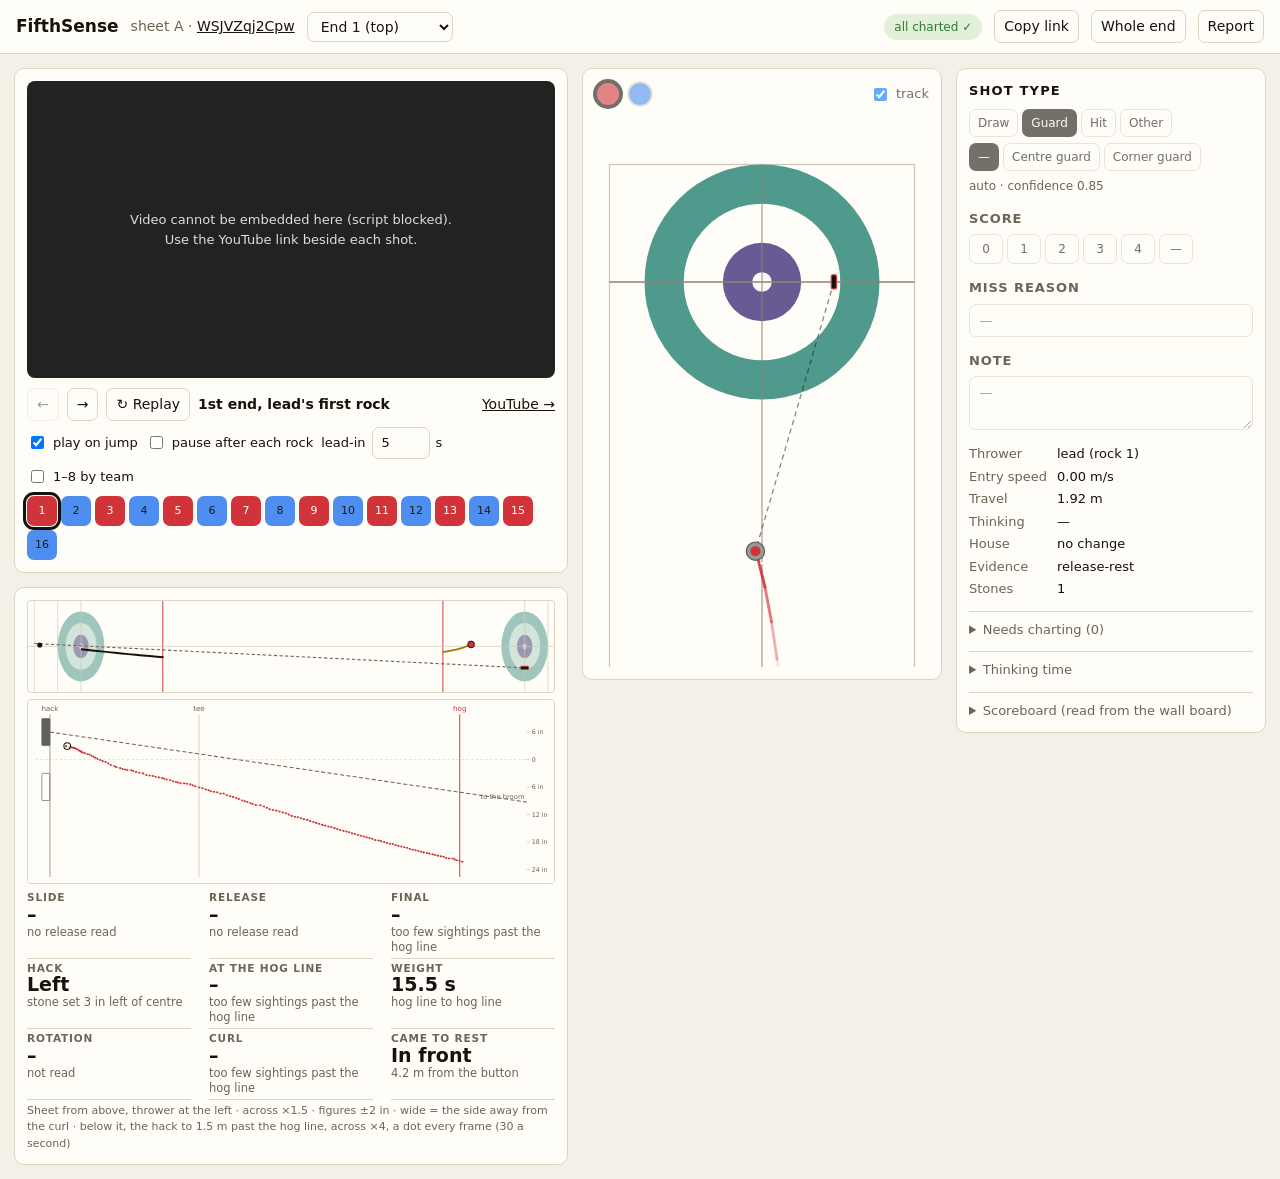
==== 2026-10-21-sheet-a/index.html @ 2df2367f "FifthSense: five Rochester games, view-only The first published build: the game list and five view-o" ====
<!doctype html>
<meta charset="utf-8">
<meta name="viewport" content="width=device-width, initial-scale=1, viewport-fit=cover">
<title>Bauman v Calabrese, Sheet A, Oct 21 · FifthSense</title>
<meta name="generator" content="curling_stats rochester-ny 703ea6b, run rcc-a-1021-v1">
<link rel="stylesheet" href="../viewer/style.css">
<style>body[data-mode="view"] #houseCard > .muted { display: none; }</style>

<!-- The page is built by app.js. Everything the stylesheet selects on -- the
     ids, the classes, and the body[data-*] attributes that are this layout's
     state machine -- is rendered from frontend/viewer/, not written here.

     The comment below is the injection anchor: the service replaces it with
     the window.CHART that says whether this link edits, views or reviews. It
     is a comment rather than the script tag because a tag is markup a future
     tool might legitimately reshape, and a miss here is silent in the worst
     direction -- a view-only link that boots editable. See
     curling_score.viewer.boot_page. -->
<div id="root"></div>
<script>
window.CHART = {"mode": "view", "slug": "2026-10-21-sheet-a"};
window.SITE = {"name": "FifthSense", "read_only": true};
new MutationObserver(function () {
  document.querySelectorAll('h1 a[href="/games"]').forEach(function (a) {
    a.setAttribute("href", "../"); a.title = "All charted games";
  });
}).observe(document.documentElement, { childList: true, subtree: true });
</script>
<script src="../viewer/app.js"></script>
---- viewer/style.css ----
/* "Club": a printed scorecard rather than a dashboard.
 *
 * There is no accent HUE. Interaction is ink inversion and rule weight, which
 * is what a scorecard has always used -- and it keeps the palette clear of the
 * four colours that are already load-bearing DATA here: the red and yellow
 * rocks, and the green 12-foot and blue 4-foot of the painted ice. The old
 * --accent (#2b6cb0) sat a few degrees off the 4-foot blue, so "this is
 * interactive" and "this is the four-foot" were near neighbours.
 *
 * --onaccent exists because --accent inverts between the modes: ink on paper,
 * paper on oak. Every fill that used to hardcode #fff on top of --accent now
 * reads this instead, or the dark mode would put white text on a pale fill.
 * The #fff that sits on --red is NOT that, and stays put. */
:root {
  --bg:#f3f0e7; --panel:#fffdf7; --ink:#16130c; --muted:#6d6455;
  --line:#dcd5c3; --accent:#16130c; --onaccent:#fffdf7;
  --soft:#eee8da; --band:#f7f3ea;
  --red:#d13438; --yellow:#e8b400;
  --warn:#8a4f12; --warnbg:#f3e3c6; --ok:#2f7a37; --okbg:#e2efd9;
  --ice:#fffdf7; --iceline:#cfc8b6; --rail:#8c8472;
  --display:"Archivo Narrow",system-ui,-apple-system,"Segoe UI",sans-serif;
}
/* Warm dark: oak and charcoal, not the blue-grey it replaces, or the two modes
   read as two different products.
   --ice/--iceline/--rail are deliberately NOT redefined here. Nothing in either
   stylesheet reads them -- the house is drawn from PAINT in core/constants.mjs,
   a JS constant that cannot see prefers-color-scheme -- so overriding them
   would be dead code claiming the ice follows the mode. It does not, and it
   should not: a curling sheet is a lit white surface whatever the room is
   doing, and the rings and rocks have to keep the colours they have on the ice.
   The :root copies above are kept only to stay in step with PAINT. */
@media (prefers-color-scheme: dark) {
  :root:not([data-theme="light"]) {
    --bg:#17140f; --panel:#211c14; --ink:#f2ece0; --muted:#a2977f;
    --line:#372f22; --accent:#f2ece0; --onaccent:#17140f;
    --soft:#2c251a; --band:#262017;
    --warn:#e0a94a; --warnbg:#3a2c11; --ok:#7fbf6a; --okbg:#1c2c16;
  }
}
* { box-sizing:border-box; }
body { margin:0; background:var(--bg); color:var(--ink);
       font:14px/1.5 system-ui,-apple-system,"Segoe UI",sans-serif; }
header { padding:10px 16px; border-bottom:1px solid var(--line);
         background:var(--panel); display:flex; gap:12px; align-items:center;
         flex-wrap:wrap; position:sticky; top:0; z-index:5; }
/* The header is a stacking context, so #menu's own z-index only counts inside
   it: while ⋯ is open the header itself must clear the phone's House-tab house
   and the edit-mode house (8/9), or they cover the menu from I played… down. */
body[data-menu="open"] header { z-index:10; }
/* The condensed face carries the headings and every number; body copy stays on
   the system sans, which is what a dense charting form wants at 13px. The stack
   falls back to system-ui by design: the face comes from a CDN, so an offline
   `curling-score serve` loses the character but keeps the layout. */
h1 { font-family:var(--display); font-size:17px; margin:0; font-weight:700;
     white-space:nowrap; }
/* The title reads as a title until you reach for it. */
h1 a { text-decoration:none; color:inherit; }
h1 a:hover { color:var(--accent); text-decoration:underline; }
h2 { font-family:var(--display); font-size:13px; margin:0 0 8px; font-weight:700;
     color:var(--ink); text-transform:uppercase; letter-spacing:.09em; }
h3 { font-family:var(--display); font-size:13px; margin:14px 0 6px; font-weight:700;
     color:var(--muted); text-transform:uppercase; letter-spacing:.07em; }

/* Numerals in the condensed face, everywhere a figure is meant to be compared
   down a column: the scoreboard, the grade row, the clock totals, the rock
   chips and the watch list. tabular-nums stays on each of them -- the face is
   a change of voice, not a substitute for the figures lining up. */
.shot, .scorebtns button, .pill, th, dd, table, #stoneChip,
.wsc, .wdisc, .wsecs, .wtotals, .wen { font-family:var(--display); }
.muted { color:var(--muted); }
.grow { flex:1 1 auto; }
.row { display:flex; gap:8px; align-items:center; flex-wrap:wrap; }
a { color:var(--accent); }

/* React mounts into a container, and <header>, <main> and #report were body's
   own children. `display:contents` makes that container generate no box, so
   the grid below lays out exactly as it did -- the same technique #menu uses
   a little further down, for the same reason. */
#root { display:contents; }

/* Laid out by area so the shot detail sits right under the video: the house
   and the chart panel span the rows beside it, and the last row is 1fr so a
   tall column grows that row rather than opening a gap under the video. See
   docs/superpowers/specs/2026-09-24-desktop-shot-detail-design.md §1. */
main { display:grid; gap:14px; padding:14px;
       grid-template-columns:minmax(0,1fr) minmax(290px,360px) 310px;
       grid-template-areas: "play house chart" "detail house chart";
       grid-template-rows: auto 1fr;
       align-items:start; }
#playCard { grid-area: play; }
#detailCard { grid-area: detail; }
#houseCard { grid-area: house; }
#chart { grid-area: chart; }
@media (max-width:1180px){ main { grid-template-columns:minmax(0,1fr) 320px;
  grid-template-areas: "play house" "detail house" "chart house";
  grid-template-rows: auto auto 1fr; } }
@media (max-width:820px){ main { grid-template-columns:1fr;
  grid-template-areas: "play" "detail" "house" "chart";
  grid-template-rows: none; } }
/* The phone layouts place these cards themselves, and a grid-area naming an
   area that no longer exists would push a card into the implicit grid, so
   the names go as well as the areas. */
@media (max-width:640px){
  main { grid-template-areas: none; }
  #playCard, #houseCard, #chart { grid-area: auto; }
  #detailCard { display: none; }
}

/* --- shot detail (desktop) ---------------------------------------------- */
/* The phone's Detail rules live inside its media query; these are the
   desktop card's own. The strip scales to the card through its viewBox. */
#detailCard { container-type: inline-size; }
#detailCard .dstrip { display: block; width: 100%; height: auto; background: var(--ice);
                      border: 1px solid var(--line); border-radius: 4px; }
#detailCard .dstrip-none { aspect-ratio: 660 / 114; }
/* The delivery close up under the strip, the same way round and as wide. */
#detailCard .dlv { display: block; width: 100%; height: auto; background: var(--ice);
                   border: 1px solid var(--line); border-radius: 4px; margin-top: 6px; }
#detailCard .dlvnone { font-size: 12px; color: var(--muted); margin: 6px 0 0; }
/* At 1440 x 900 the video's natural height leaves only ~300 px under it, so
   these six rows are tighter than the phone's: less row padding and a closer
   line-height, not a smaller number (font-size stays 19px, matching the
   mockup) and not fewer columns. Frees ~34 px, enough for the card to clear
   the fold with the ~6 px margin the design calls for. */
#detailCard .dfigs { margin: 4px 0 0; display: grid; gap: 0 18px;
                     grid-template-columns: repeat(3, minmax(0, 1fr)); }
#detailCard .dfig { padding: 3px 0; border-bottom: 1px solid var(--line); min-width: 0;
                    line-height: 1.3; }
#detailCard .dfig dt { font-size: 10.5px; letter-spacing: .08em; text-transform: uppercase;
                       color: var(--muted); font-weight: 600; }
#detailCard .dfig .dval { margin: 0; font-family: var(--display); font-size: 19px; font-weight: 700;
                          line-height: 1.05; white-space: nowrap; font-variant-numeric: tabular-nums; }
/* The three .dfigs columns are minmax(0,1fr): their width comes from the
   card's own width, not the viewport's, and the grid-template-columns
   change at each of main's breakpoints resets it, so the card is narrowest
   right after 1180px and right after 820px rather than at the viewport
   extremes. Measured at 1181x900 and 821x900 (card 440px/444px, columns
   126px/127.3px, 18px gap): a 19px "6 ft 1 in narrow" (16 chars) already
   overflows there, and a 17-char value ("1 ft 10 in narrow") measures
   130.3px at 16px -- the reviewer's suggested step -- which still overflows
   both columns (by 4.3px and 3.0px). 15px measures 122.2px, clearing both
   with 3.8px and 5.2px to spare (measured with a DOM Range, since scrollWidth
   floors at clientWidth once nothing overflows and cannot show the margin).
   500px sits between the card widths that still overflow at 19px (up to
   ~487px, measured at 864x900) and the ones that already clear it (from
   ~502px, measured at 1228x900), so it catches both narrow points while
   leaving 1280x900 (554px) and 1440x900 (699px) at the full size. This rule
   must stay after the plain .dval rule above: same specificity, so source
   order decides, and a container query earlier in the file loses the
   cascade. */
@container (max-width: 500px) {
  #detailCard .dfig .dval { font-size: 15px; }
}
#detailCard .dfig .dnote { margin: 0; font-size: 11.5px; color: var(--muted);
                           display: flex; align-items: center; gap: 5px; }
#detailCard .dcap { font-size: 11px; color: var(--muted); margin: 3px 0 0; }
#detailCard .dnone { font-size: 14px; color: var(--muted); margin: 0; }
.card { background:var(--panel); border:1px solid var(--line);
        border-radius:10px; padding:12px; }

select, button, input, textarea {
  font:inherit; padding:5px 9px; border-radius:7px; color:var(--ink);
  border:1px solid var(--line); background:var(--panel); }
button { cursor:pointer; }
button:hover:not(:disabled) { border-color:var(--accent); }
button:disabled { opacity:.4; cursor:default; }
button.on { background:var(--accent); color:var(--onaccent); border-color:transparent; }
textarea { width:100%; resize:vertical; min-height:44px; }
input[type=text] { width:100%; }
label.chk { display:flex; gap:6px; align-items:center; cursor:pointer;
            font-size:13px; }

/* --- video ------------------------------------------------------------- */
.video { position:relative; width:100%; aspect-ratio:16/9; background:#000;
         border-radius:8px; overflow:hidden; }
.video iframe, .video > div { width:100%; height:100%; border:0; }
.fallback { display:grid; place-items:center; height:100%; padding:20px;
            text-align:center; color:#ddd; background:#222; font-size:13px; }

/* --- shot chips -------------------------------------------------------- */
.shots { display:flex; flex-wrap:wrap; gap:4px; margin-top:10px; }
.shot { width:30px; height:30px; border-radius:7px; border:1px solid var(--line);
        display:grid; place-items:center; font-size:11px; cursor:pointer;
        background:var(--panel); font-variant-numeric:tabular-nums; position:relative; }
.shot.red { background:var(--red); color:#fff; border-color:transparent; }
.shot.yellow { background:var(--yellow); color:#1a1a1a; border-color:transparent; }
.shot.sel { outline:3px solid var(--accent); outline-offset:1px; }
.shot.unknown { border:2px dashed var(--warn); opacity:.75; }
.shot.graded::after { content:""; position:absolute; right:2px; bottom:2px;
                      width:5px; height:5px; border-radius:50%; background:var(--ok); }

.warn { background:var(--warnbg); color:var(--warn); border-radius:7px;
        padding:7px 10px; margin-top:9px; font-size:13px; }

/* --- doubles: the end box (hammer, power play, swap toggles) ----------- */
.wpp { font-size:12px; padding:1px 7px; border-radius:999px; background:var(--warnbg); color:var(--warn); white-space:nowrap; }
#endBox { margin-top:12px; }
#endBox label { display:block; margin:4px 0; }
/* A switch that was not saved: nobody signed in, or the server said why. */
.endnote { margin:6px 0 0; font-size:13px; color:var(--warn); }
.endnote button { min-height:44px; margin-left:6px; }
.endfacts { display:flex; gap:8px; flex-wrap:wrap; align-items:center; font-size:13px; margin:4px 0; }

/* --- house ------------------------------------------------------------- */
#house { width:100%; height:auto; display:block; touch-action:none;
         cursor:crosshair; }
#house .stone { cursor:grab; }
.tools { display:flex; gap:6px; align-items:center; flex-wrap:wrap;
         margin-bottom:8px; }
.swatchbtn { width:26px; height:26px; border-radius:50%; padding:0;
             border:2px solid var(--line); }
.swatchbtn.red { background:var(--red); }
.swatchbtn.yellow { background:var(--yellow); }
.swatchbtn.on { border-color:var(--accent); box-shadow:0 0 0 2px var(--accent); }

/* --- chart panel ------------------------------------------------------- */
.pick { display:flex; flex-wrap:wrap; gap:4px; }
.pick button { padding:4px 8px; font-size:12px; }
.scorebtns button { width:34px; padding:5px 0; font-variant-numeric:tabular-nums; }
/* A score gets circled on a scorecard, not filled in. The type row above keeps
   the ink fill, so the two selections stop reading as the same gesture -- with
   no accent hue they were both a solid ink block and competed. (0,2,1) over
   button.on's (0,1,1), so this wins without touching that rule. */
.scorebtns button.on { background:var(--panel); color:var(--ink);
                       border:2px solid var(--ink); font-weight:700; }
#score td.unread { opacity: 0.45; }
.scorekey { display: flex; gap: 12px; flex-wrap: wrap;
            font-size: 12px; opacity: 0.7; margin: 6px 0 0; }
dl { display:grid; grid-template-columns:auto 1fr; gap:3px 10px; margin:8px 0 0;
     font-size:13px; }
dt { color:var(--muted); }
dd { margin:0; font-variant-numeric:tabular-nums; }
.queue { max-height:220px; overflow:auto; margin-top:6px; }
.queue button { display:block; width:100%; text-align:left; margin-bottom:3px;
                font-size:12px; }
details { margin-top:12px; border-top:1px solid var(--line); padding-top:8px; }
summary { cursor:pointer; color:var(--muted); font-size:13px; }
table { border-collapse:collapse; width:100%; font-variant-numeric:tabular-nums; }
th,td { padding:4px 6px; text-align:center; border-bottom:1px solid var(--line); }
th { color:var(--muted); font-weight:600; font-size:12px; }
td.name, th.name { text-align:left; font-weight:600; }
.swatch { display:inline-block; width:10px; height:10px; border-radius:50%;
          margin-right:6px; }

.pill { padding:3px 9px; border-radius:999px; font-size:12px;
        border:1px solid var(--line); white-space:nowrap; }
.pill.ok { background:var(--okbg); color:var(--ok); border-color:transparent; }
.pill.bad { background:var(--warnbg); color:var(--warn); border-color:transparent; }
/* A game still being played. The same red in both themes: it reads as "on
 * air", which neither the warning nor the ok colours do. */
.pill.live, .wlive { background:#c0392b; color:#fff; border-color:transparent;
  text-transform:uppercase; letter-spacing:.04em; font-weight:650; }
.wlive { font-size:11px; padding:1px 6px; border-radius:999px; margin-left:6px; white-space:nowrap; }

/* --- report ------------------------------------------------------------ */
/* The game report: a by-end table, the two teams head to head, the clock and
   the detail, as on board B of the "Game Report Readability" canvas
   (docs/superpowers/specs/2026-10-01-game-report-and-entered-scores-design.md).
   Set in Source Sans 3 like the games page, with tabular figures so every
   column of numbers lines up. Team colours are SVG fills (.rpt-dot, the
   duel bars), because a CSS background is dropped when the page prints. */
/* Source Sans 3 (SIL OFL 1.1, source-sans-3.OFL.txt): the latin subset, every
   weight from 400 to 700 in one variable file. Shipped with the viewer rather
   than fetched from Google, because the viewer reaches for nothing but
   YouTube and so keeps working offline under `curling-score serve`
   (tests/test_frontend_build.py). */
@font-face { font-family:"Source Sans 3"; font-style:normal; font-weight:400 700;
             font-display:swap; src:url("source-sans-3.woff2") format("woff2"); }
#report { padding:24px 28px 40px; display:none;
          font-family:"Source Sans 3",system-ui,-apple-system,"Segoe UI",sans-serif;
          font-size:15px; line-height:1.4; font-variant-numeric:tabular-nums; }
#report.show { display:block; }
body.reporting main { display:none; }
#report table, #report th, #report button { font-family:inherit; }
.rpt { max-width:1216px; margin:0 auto; display:flex; flex-direction:column; gap:20px; }
.rpt .card { border-radius:12px; padding:20px 24px; min-width:0; }
.rpt h2 { font-family:inherit; font-size:19px; font-weight:700; line-height:1.2;
          text-transform:none; letter-spacing:0; margin:0; color:var(--ink); }
.rpt h3 { font-family:inherit; font-size:15px; font-weight:700; text-transform:none;
          letter-spacing:0; color:var(--ink); margin:0 0 6px; }
.rpt .sub { font-size:14px; color:var(--muted); margin:2px 0 14px; }
.rpt-dot { flex:none; }
.rpt-dot.red circle { fill:var(--red); }
.rpt-dot.yellow circle { fill:var(--yellow); }
.rpt-team { display:inline-flex; align-items:center; gap:8px; font-weight:600; }
.rpt-head { display:flex; align-items:flex-end; gap:16px 20px; flex-wrap:wrap; }
.rpt-meta { font-size:15px; color:var(--muted); margin-bottom:4px; }
.rpt-title { font-family:inherit; font-size:34px; line-height:1.1; font-weight:700;
             text-transform:none; letter-spacing:0; white-space:normal;
             display:flex; align-items:center; gap:12px; flex-wrap:wrap; }
.rpt-title .v { color:var(--muted); font-weight:400; font-size:26px; }
.rpt-cover { display:inline-flex; align-items:center; gap:10px; min-height:40px;
             padding:6px 16px; border-radius:999px; border:0; cursor:pointer;
             background:var(--warnbg); color:var(--warn); font-size:15px; font-weight:600; }
.rpt-cover:disabled { cursor:default; }
.rpt-top { display:grid; grid-template-columns:minmax(0,7fr) minmax(0,5fr); gap:20px;
           align-items:stretch; }
/* A game of more than four ends does not fit beside the head-to-head at
   1280 px, and below 1240 px nor do four: the by-end table then takes the
   full width, and the two comparisons sit side by side under it. */
.rpt-top.long { grid-template-columns:minmax(0,1fr); }
.rpt-top.long .rpt-h2h-body { display:grid; grid-template-columns:repeat(2, minmax(0,1fr)); gap:20px 40px; }
.rpt-top.long .rpt-h2h-body > div + div { border-top:0; padding-top:0; }
@media (max-width: 1240px) and (min-width: 821px) {
  .rpt-top { grid-template-columns:minmax(0,1fr); }
  .rpt-h2h-body { display:grid; grid-template-columns:repeat(2, minmax(0,1fr)); gap:20px 40px; }
  .rpt-h2h-body > div + div { border-top:0; padding-top:0; }
}

/* By end. The table is as wide as its columns, not the card: numbers spread
   across a wide card are numbers the eye cannot track along a row. */
.rpt-scroll { overflow-x:auto; }
.rpt-byend { width:auto; font-size:17px; }
.rpt-byend th, .rpt-byend td { border:0; padding:0 10px; height:38px; text-align:center;
                               font-size:inherit; color:var(--ink); }
.rpt-byend thead th { height:32px; font-size:13px; font-weight:600; color:var(--muted);
                      white-space:nowrap; }
.rpt-byend th[scope=row] { text-align:left; padding-left:0; min-width:150px; font-size:16px;
                           white-space:nowrap; position:sticky; left:0; background:var(--panel); z-index:1; }
.rpt-byend tr.blk th { height:28px; vertical-align:bottom; text-align:left; padding:0 0 4px;
                       font-size:12px; font-weight:700; letter-spacing:.08em;
                       text-transform:uppercase; color:var(--muted);
                       border-bottom:1px solid var(--line); }
.rpt-byend tbody tr:not(.blk) > * { border-bottom:1px solid var(--line); }
.rpt-byend td { min-width:64px; position:relative; }
.rpt-byend td.tot { background:var(--band); font-weight:700; min-width:90px; }
.rpt-byend td.tot.partial { color:var(--muted); }
.rpt-byend .zero, .rpt-byend .none, .rpt-byend td.none { color:var(--muted); }
.rpt-byend .won, .rpt-byend td.won { font-weight:700; }
.rpt-byend .rpt-noscore { text-align:left; padding:8px 0; height:auto; color:var(--muted);
                          font-size:14px; }
.rpt .ham { width:6px; height:6px; }
.rpt .ham circle { fill:var(--muted); }
.rpt-byend .ham { position:absolute; left:8px; top:50%; margin-top:-3px; }
.rpt-key { display:flex; flex-wrap:wrap; gap:6px 18px; font-size:13px; color:var(--muted);
           margin-top:12px; }
.rpt-key .ham { margin-right:6px; vertical-align:middle; }
.rpt-rule { border:0; height:1px; background:var(--line); margin:20px 0 16px; }
.rpt-notes p { margin:0 0 8px; font-size:14px; color:var(--muted); line-height:1.45; }

/* Head to head: mirrored bars on a 0-100 scale, the number outside each. */
.rpt-h2h-body { display:flex; flex-direction:column; gap:20px; }
.rpt-h2h-body > div + div { border-top:1px solid var(--line); padding-top:16px; }
.rpt-h2h-body > div + div h2 { font-size:17px; margin-bottom:8px; }
.duel-head, .duel-row { display:grid; align-items:center;
                        grid-template-columns:3.4em minmax(0,1fr) 6.2em minmax(0,1fr) 3.4em; }
.duel-head { height:28px; margin-bottom:4px; font-size:15px; }
.duel-head > :first-child { grid-column:1 / 3; justify-self:end; }
.duel-head > :last-child { grid-column:4 / 6; }
.duel-row { min-height:46px; }
.duel-row.total { border-top:2px solid var(--line); margin-top:4px; }
.duel-label { text-align:center; font-weight:600; }
.duel-row.total .duel-label { font-weight:700; }
.duel-num { font-size:18px; font-weight:500; color:var(--muted); line-height:1.15; }
.duel-num.better { font-weight:700; color:var(--ink); }
.duel-num.r { text-align:right; }
.duel-num small { display:block; font-size:12px; font-weight:400; color:var(--muted); line-height:1; }
.duel-bar { display:block; width:100%; height:14px; }
.duel-bar .track { fill:var(--soft); }
.duel-bar .red { fill:var(--red); }
.duel-bar .yellow { fill:var(--yellow); }
.rpt-cap { font-size:13px; color:var(--muted); margin:8px 0 0; }

/* Thinking time, drawn at the card's own width (Charts.jsx ReportClock). */
.rpt-think-body { display:grid; grid-template-columns:minmax(0,1fr) 260px; gap:40px; }
.rpt-clock { min-width:0; }
.rclock { display:block; height:auto; overflow:visible; }
.rclock.bars { margin-top:18px; }
.rclock text { font-size:13px; fill:var(--muted); }
.rclock .yl { text-anchor:end; }
.rclock .xl { text-anchor:middle; }
.rclock .g { stroke:var(--line); stroke-width:1; }
.rclock .b { stroke:var(--line); stroke-width:1; stroke-dasharray:3 4; }
.rclock .ln { fill:none; stroke-width:2.5; stroke-linejoin:round; }
.rclock .ln.red { stroke:var(--red); }
.rclock .ln.yellow { stroke:var(--yellow); }
.rclock .est { fill:var(--panel); stroke-width:1.5; }
.rclock .est.red { stroke:var(--red); }
.rclock .est.yellow { stroke:var(--yellow); }
.rclock .dot.red { fill:var(--red); }
.rclock .dot.yellow { fill:var(--yellow); }
.rclock .tot { fill:var(--ink); font-size:14px; font-weight:600; }
.rclock .bar { cursor:pointer; }
.rclock .bar:hover { opacity:.65; }
.rclock .bar.red { fill:var(--red); }
.rclock .bar.yellow { fill:var(--yellow); }
.rclock .bar.est { fill:none; stroke-width:1.5; pointer-events:all; }
.rclock .bar.est.red { stroke:var(--red); }
.rclock .bar.est.yellow { stroke:var(--yellow); }
.rclock .median { stroke:var(--ink); stroke-width:1; stroke-dasharray:5 4; opacity:.7; }
.rclock .mlabel, .rclock .blabel { fill:var(--ink); }
.rclock .blabel { font-size:12px; font-weight:600; text-anchor:middle; }
.rpt-clockkey { display:flex; flex-wrap:wrap; gap:6px 16px; font-size:14px; margin:8px 0; }
.rpt-clockkey span { display:inline-flex; align-items:center; gap:6px; font-weight:600; }
.rpt-clockkey.screenonly { font-weight:400; color:var(--muted); font-size:13px; }
.rpt-long h3 { margin-bottom:4px; }
.rpt-long button { all:unset; box-sizing:border-box; width:100%; cursor:pointer;
                   display:grid; grid-template-columns:auto 1fr; column-gap:12px;
                   grid-template-areas:"t who" "t where"; padding:9px 0;
                   border-bottom:1px solid var(--line); }
.rpt-long button:hover .who { text-decoration:underline; }
.rpt-long button:focus-visible { outline:2px solid var(--accent); outline-offset:2px; }
.rpt-long .t { grid-area:t; font-size:17px; font-weight:700; min-width:40px; }
.rpt-long .who { grid-area:who; display:inline-flex; align-items:center; gap:6px; font-weight:600; }
.rpt-long .where { grid-area:where; font-size:13px; color:var(--muted); }

/* Detail: one position-by-type table per team, the header said once. */
.rpt-detail-body { display:grid; grid-template-columns:repeat(2, minmax(0,1fr)); gap:48px; }
.rpt-mhead { font-size:17px; margin:0 0 10px; }
.rpt-matrix { width:100%; font-size:16px; }
.rpt-matrix th, .rpt-matrix td { height:36px; padding:0 6px; text-align:center; white-space:nowrap;
                                 border-bottom:1px solid var(--line); font-size:inherit; color:var(--ink); }
.rpt-matrix thead th { height:28px; font-size:13px; font-weight:600; color:var(--muted); }
.rpt-matrix th[scope=row] { text-align:left; font-weight:400; padding-left:26px; }
.rpt-matrix tr.grp > * { background:var(--band); font-weight:700; }
.rpt-matrix tr.grp th[scope=row], .rpt-matrix tr.all th[scope=row] { padding-left:10px; font-weight:700; }
.rpt-matrix tr.all > * { border-top:2px solid var(--line); border-bottom:0; font-weight:700; }
.rpt-matrix .p { font-weight:600; }
.rpt-matrix .none { color:var(--muted); }
.rpt-matrix .n { font-size:13px; color:var(--muted); font-weight:400; margin-left:5px; }
.rpt-matrix .empty { color:var(--line); }

/* Phone and narrow windows: one column, tighter cells, counts under the
   percentage. The by-end table scrolls inside its card (.rpt-scroll) with
   the team column pinned, so a ten-end game never widens the page. */
@media (max-width: 820px) {
  .rpt-top, .rpt-think-body, .rpt-detail-body { grid-template-columns:minmax(0,1fr); }
  .rpt-top.long .rpt-h2h-body { display:flex; }
  .rpt-top.long .rpt-h2h-body > div + div { border-top:1px solid var(--line); padding-top:16px; }
  .rpt-detail-body { gap:28px; }
}
@media (max-width: 640px) {
  #report { padding:16px; }
  .rpt { gap:16px; }
  .rpt .card { padding:16px; }
  .rpt-title { font-size:28px; }
  .rpt-cover { width:100%; min-height:44px; }
  .rpt-byend { font-size:16px; }
  /* 76 + 4 x 46 + 56 fits the 324 px a phone's card holds, header cells
     included: they carried the desktop's 10 px padding and pushed it over. */
  .rpt-byend th, .rpt-byend td { padding:0 4px; }
  .rpt-byend th[scope=row] { min-width:76px; font-size:15px; }
  .rpt-byend td { min-width:46px; height:40px; }
  .rpt-byend td.tot { min-width:56px; }
  .duel-head, .duel-row { grid-template-columns:2.9em minmax(0,1fr) 4.4em minmax(0,1fr) 2.9em; }
  .duel-num { font-size:17px; }
  .rpt-matrix { font-size:15px; }
  .rpt-matrix th, .rpt-matrix td { height:46px; padding:0 2px; }
  .rpt-matrix th[scope=row] { padding-left:12px; white-space:normal; }
  .rpt-matrix .n { display:block; margin:0; line-height:1.1; }
}

/* Entered by hand: a dotted underline wherever a score shows, so a typed-in
   figure never passes for the board's. */
.rpt .entered, #score td.entered, .wsc.entered, .scorekey u.entered {
  text-decoration:underline dotted; text-decoration-thickness:1.5px; text-underline-offset:3px; }
.rpt-byend .sc-q { all:unset; box-sizing:border-box; cursor:pointer; min-width:32px; min-height:32px;
                   display:inline-flex; align-items:center; justify-content:center;
                   border-radius:6px; border:1px dashed var(--line); padding:0 6px; }
.rpt-byend .sc-q:hover { border-color:var(--muted); }
.rpt-byend .sc-q:focus-visible { outline:2px solid var(--accent); outline-offset:2px; }
/* all:unset above clears what the cell's own classes say; say it again, or
   the people who can enter scores never see one marked as entered. */
.rpt-byend .sc-q.entered { text-decoration:underline dotted; text-decoration-thickness:1.5px;
                           text-underline-offset:3px; }
.rpt-byend .sc-q.won { font-weight:700; }
.rpt-byend .sc-q.zero, .rpt-byend .sc-q.none { color:var(--muted); }
#scoreDialog { width:min(460px, calc(100vw - 32px)); padding:16px 18px; border:1px solid var(--line);
               border-radius:10px; background:var(--panel); color:var(--ink);
               font-family:"Source Sans 3",system-ui,-apple-system,"Segoe UI",sans-serif; }
#scoreDialog::backdrop { background:rgb(0 0 0 / .35); }
#scoreDialog h2 { margin:0 0 4px; font:inherit; font-size:19px; font-weight:700;
                  text-transform:none; letter-spacing:0; }
#scoreDialog .sc-why { margin:0 0 12px; font-size:14px; color:var(--muted); }
#scoreDialog .sc-blank { width:100%; min-height:44px; margin-bottom:12px; font:inherit; font-weight:600; }
#scoreDialog .sc-row { margin-bottom:12px; }
#scoreDialog .sc-row .rpt-team { margin-bottom:6px; }
#scoreDialog .sc-nums { display:flex; flex-wrap:wrap; gap:6px; }
#scoreDialog .sc-nums button { min-width:44px; min-height:44px; font:inherit; font-size:17px;
                               font-weight:600; font-variant-numeric:tabular-nums; }
#scoreDialog .sc-nums button.on { background:var(--accent); color:var(--onaccent); }
#scoreDialog .sc-error { margin:4px 0 8px; color:var(--warn); font-weight:600; }
#scoreDialog .sc-foot { display:flex; gap:8px; align-items:center; margin-top:4px; }
#scoreDialog .sc-foot button { min-height:44px; padding:0 16px; font:inherit; }

/* --- the clock chart ---------------------------------------------------- */
/* Scales uniformly with the card, so the tick labels keep their proportions
   at phone width; the cap stops it from towering on a wide screen. */
/* Scales uniformly, so the tick labels keep their proportions at any width.
   Bounded by width rather than height: capping the height letterboxes it and
   leaves a quarter of the report card empty on either side. */
.clockchart { display:block; width:100%; height:auto; max-width:820px;
              overflow:visible; }
.clockchart .ln { fill:none; stroke-width:2; vector-effect:non-scaling-stroke;
                  stroke-linejoin:round; }
.clockchart .endshade { fill:var(--accent); fill-opacity:.06; }
.clockchart .ln.red { stroke:var(--red); }
.clockchart .ln.yellow { stroke:var(--yellow); }
.clockchart .g { stroke:var(--line); stroke-width:1;
                 vector-effect:non-scaling-stroke; }
/* End boundaries sit behind the lines and must not compete with them. */
.clockchart .b { stroke:var(--line); stroke-width:1; stroke-dasharray:2 4;
                 vector-effect:non-scaling-stroke; }
.clockchart .yl { fill:var(--muted); font-size:10px; text-anchor:end; }
.clockchart .xl { fill:var(--muted); font-size:10px; text-anchor:middle; }
/* These are viewBox units, and the whole box is scaled down to phone width --
   so the labels have to be drawn larger there to come out the same size. */
@media (max-width:640px) {
  .clockchart .yl, .clockchart .xl { font-size:17px; }
  .clockchart .ln { stroke-width:1.5; }
}
/* In the aside the same 640-unit box is squeezed into a third of the width,
   so its labels need drawing larger there too. */
#clock .clockchart .yl, #clock .clockchart .xl { font-size:24px; }
#clock .clockchart, #thinkingDialog .clockchart { max-width:none; }
#clock .key, #thinkingDialog .key { display:flex; gap:12px; font-size:12px; margin-top:4px; }
#clock .key i.sw, #thinkingDialog .key i.sw { display:inline-block; width:9px; height:9px; border-radius:50%;
                   margin-right:4px; vertical-align:-1px; }
#clock .key i.sw.red, #thinkingDialog .key i.sw.red { background:var(--red); }
#clock .key i.sw.yellow, #thinkingDialog .key i.sw.yellow { background:var(--yellow); }
/* One bar per rock. Clickable, because a tall bar is only useful if it takes
   you to the rock that made it. */
.clockchart .bar { fill:var(--muted); cursor:pointer; }
.clockchart .bar.red { fill:var(--red); }
.clockchart .bar.yellow { fill:var(--yellow); }
.clockchart .bar:hover { opacity:.65; }
/* An assumed interval is drawn hollow, the way an assumed step is on the
   lines: the height is a guess and should not read as a measurement. */
/* pointer-events:all, not the default: a rect with no fill is clickable only
   on its 1.5 px outline, which made every estimated rock a target nobody
   could hit. */
.clockchart .bar.est { fill:none; stroke-width:1.5; pointer-events:all;
                       vector-effect:non-scaling-stroke; }
.clockchart .bar.est.red { stroke:var(--red); }
.clockchart .bar.est.yellow { stroke:var(--yellow); }
/* The game's own median: what "long" means here rather than in the abstract. */
.clockchart .median { stroke:var(--ink); stroke-width:1; stroke-dasharray:4 3;
                      opacity:.5; vector-effect:non-scaling-stroke; }
#clock .key .grow, #thinkingDialog .key .grow { flex:1 1 auto; }
#clock .key button.linky, #thinkingDialog .key button.linky { all:unset; cursor:pointer; color:var(--accent); }
#clock .key button.linky:hover, #thinkingDialog .key button.linky:hover { text-decoration:underline; }

/* Where the viewer is in the game. Faint: it is context for the lines, and
   must not be mistaken for one of them. */
.clockchart .you { stroke:var(--accent); stroke-width:1.5; opacity:.55;
                   vector-effect:non-scaling-stroke; }
/* Hollow, so an estimated step reads as a question rather than a data point. */
.clockchart .est { fill:var(--panel); stroke-width:1.5;
                   vector-effect:non-scaling-stroke; }
.clockchart .est.red { stroke:var(--red); }
.clockchart .est.yellow { stroke:var(--yellow); }

/* --- gathered controls -------------------------------------------------- */
/* `display:contents` lets the menu exist as a container for the phone while
   its children lay out in the header row on desktop, as they always have. */
#menu { display: contents; }
#menuBtn { display: none; }
/* Saving the house as a picture is offered where ⋯ is a menu -- the phone and
   the portrait iPad -- and not in the desktop header's row. */
#houseImgBtn { display: none; }
/* The end at a glance is the desktop's: not in the phone's ⋯ (App.jsx does
   not render it on the portrait iPad). */
@media (max-width: 640px) { #endBtn { display: none; } }
.transport { margin-top: 10px; }
/* Base is (1,0,0); the phone's open-state `margin: 0` is (1,1,1) and still
   wins, so this only takes effect once the inline style it replaces is gone. */
#playback { margin-top: 6px; }

/* --- desktop header order ----------------------------------------------- */
/* Gathering six controls into #menu restored their boxes (display:contents
   keeps them flex items of the header) but not their place in the row: in
   source order they now follow the .grow spacer, which threw the game and end
   selects to the far right and pulled `saved` left of the group. `order` puts
   the row back exactly as it was without moving a node -- the same technique
   .transport already uses. Every selector here is an id or a child of header,
   so nothing competes with it; the .grow spacer is matched as `header > .grow`
   because .grow is also used inside .transport and .tools, where every sibling
   is still at the initial `order: 0` and reordering one would move it last.
   #end .. #reportBtn cannot take the child combinator: display:contents does
   not flatten the DOM, so #menu is still their parent. */
@media (min-width: 641px) {
  header > h1        { order: 1; }
  header > #src      { order: 2; }
  header #end        { order: 4; }
  header > .grow     { order: 5; }
  header > #blanks   { order: 6; }
  header #copyLink   { order: 7; }
  header #shareLink  { order: 8; }
  header > #save     { order: 9; }
  header > #viewOnly       { order: 9; }
  header > #viewOnlySignIn { order: 9; }
  header #download   { order: 10; }
  /* Before Report -- and in the wide layout before Thinking, which shares
     its 11 and follows it in the source. */
  header #endBtn     { order: 11; }
  header #reportBtn  { order: 11; }
  header #flagBtn    { order: 12; }
  header #playedBtn  { order: 13; }
  header #teamsBtn   { order: 14; }
  header #clipBtn    { order: 15; }
}

/* --- flag dialog ---------------------------------------------------------- */
/* A modal <dialog> is in the top layer, above the phone shell and #menu, so
   it needs no z-index -- only never to be inside a hidden parent (App.jsx). */
#flagDialog { width: min(440px, calc(100vw - 32px)); padding: 16px;
  border: 1px solid var(--line); border-radius: 10px;
  background: var(--panel); color: var(--ink); }
#flagDialog::backdrop { background: rgb(0 0 0 / .35); }
#flagDialog h2 { margin: 0 0 4px; font: 600 18px var(--display); }
#flagDialog .flagPlace { margin: 0 0 10px; color: var(--muted); }
#flagDialog textarea { display: block; width: 100%; box-sizing: border-box;
  min-height: 120px; padding: 8px; font: inherit; color: var(--ink);
  background: var(--bg); border: 1px solid var(--line); border-radius: 6px; }
#flagDialog .flagWho { margin: 8px 0 0; font-size: 13px; color: var(--muted); }
#flagDialog .flagError { margin: 8px 0 0; color: var(--warn); }
#flagDialog .flagButtons { display: flex; justify-content: flex-end; gap: 8px;
  margin-top: 12px; }
#flagDialog .flagThanks { margin: 8px 0; font-weight: 600; }

/* --- "I played…" dialog --------------------------------------------------- */
#playedDialog { width: min(460px, calc(100vw - 32px)); padding: 16px;
  border: 1px solid var(--line); border-radius: 10px;
  background: var(--panel); color: var(--ink); }
#playedDialog::backdrop { background: rgb(0 0 0 / .35); }
#playedDialog h2 { margin: 0 0 4px; font: 600 18px var(--display); }
#playedDialog .pl-why, #playedDialog .pl-who { margin: 0 0 12px; color: var(--muted); }
#playedDialog .pl-teams, #playedDialog .pl-slots { display: grid; gap: 6px; margin-bottom: 12px; }
#playedDialog .pl-teams { grid-template-columns: 1fr 1fr; }
#playedDialog .pl-slots { grid-template-columns: repeat(var(--n, 4), minmax(0, 1fr)); }
#playedDialog .pl-teams button, #playedDialog .pl-slots button {
  min-height: 44px; padding: 6px 10px; font: inherit; text-align: left;
  display: flex; align-items: center; gap: 8px; }
#playedDialog .pl-slots button { flex-direction: column; align-items: flex-start; gap: 0; }
#playedDialog .pl-slots button span { font-size: 13px; color: var(--muted); }
#playedDialog button.on { background: var(--accent); color: var(--onaccent); }
#playedDialog button.on span { color: inherit; }
#playedDialog .dot { width: 12px; height: 12px; border-radius: 50%; flex: none;
  border: 1px solid rgb(0 0 0 / .25); }
#playedDialog .dot.red { background: var(--red); }
#playedDialog .dot.yellow { background: var(--yellow); }
#playedDialog .pl-note { margin: 0 0 10px; font-size: 13px; color: var(--warn); }
#playedDialog .pl-error { margin: 0 0 10px; color: var(--warn); font-weight: 600; }
#playedDialog .pl-saved { margin: 8px 0; font-weight: 600; }
#playedDialog .pl-foot { display: flex; justify-content: flex-end; gap: 8px; }
#playedDialog .pl-foot button { min-height: 44px; padding: 0 16px; font: inherit; }
#playedDialog .pl-clear { margin-right: auto; }
/* A doubles pair that switched order: the checkbox, then the game's ends, each
   saying which rocks were this player's; an end they threw the other way is
   picked out in the warning colour, the first end (who is who) dashed. */
#playedDialog .pl-switch { display: flex; align-items: center; gap: 10px; min-height: 44px;
  margin-bottom: 6px; cursor: pointer; }
#playedDialog .pl-switch input { width: 20px; height: 20px; margin: 0; }
#playedDialog .pl-hint { margin: 0 0 8px; font-size: 13px; color: var(--muted); }
#playedDialog .pl-ends { display: grid; grid-template-columns: repeat(4, minmax(0, 1fr));
  gap: 6px; margin-bottom: 10px; }
#playedDialog .pl-ends button { min-height: 44px; padding: 6px 8px; font: inherit; text-align: left;
  display: flex; flex-direction: column; align-items: flex-start; }
#playedDialog .pl-ends button span { font-size: 13px; color: var(--muted); }
#playedDialog .pl-ends button.flip { border-color: var(--warn); box-shadow: inset 0 0 0 1px var(--warn); }
#playedDialog .pl-ends button.flip span { color: var(--warn); }
#playedDialog .pl-ends button:disabled { border-style: dashed; opacity: 1; cursor: default; }

/* --- "Clip…" dialog ------------------------------------------------------ */
/* Teams…'s look. The clip is portrait (600x810), so it is held to a
   height that leaves the buttons on screen. */
#clipDialog { width: min(440px, calc(100vw - 32px)); padding: 16px;
  border: 1px solid var(--line); border-radius: 10px;
  background: var(--panel); color: var(--ink); }
#clipDialog::backdrop { background: rgb(0 0 0 / .35); }
#clipDialog h2 { margin: 0 0 4px; font: 600 18px var(--display); }
#clipDialog .sc-what { margin: 0 0 12px; color: var(--muted); }
#clipDialog .sc-say { margin: 0 0 12px; }
#clipDialog .sc-working { display: flex; align-items: center; gap: 10px; margin: 0 0 12px; }
#clipDialog .sc-spinner { flex: none; width: 18px; height: 18px; border-radius: 50%;
  border: 3px solid var(--line); border-top-color: var(--accent);
  animation: sc-spin .9s linear infinite; }
@keyframes sc-spin { to { transform: rotate(1turn); } }
@media (prefers-reduced-motion: reduce) {
  #clipDialog .sc-spinner { animation-duration: 3s; } }
#clipDialog .sc-video { display: block; width: auto; max-width: 100%;
  max-height: min(60vh, 540px); margin: 0 auto 8px; background: #000; border-radius: 6px; }
#clipDialog .sc-legend { margin: 0 0 12px; font-size: 13px; color: var(--muted); }
#clipDialog .sc-error { margin: 0 0 10px; color: var(--warn); font-weight: 600; }
#clipDialog .sc-foot { display: flex; justify-content: flex-end; gap: 8px; margin-top: 4px; }
#clipDialog .sc-foot button, #clipDialog .sc-foot a { min-height: 44px; padding: 0 16px;
  font: inherit; display: inline-flex; align-items: center; }
#clipDialog .on { background: var(--accent); color: var(--onaccent); border-radius: 6px;
  text-decoration: none; }

/* --- "Teams…" dialog ------------------------------------------------------- */
/* I played…'s look. The boxes are 16px so a phone does not zoom in on them. */
#teamsDialog { width: min(420px, calc(100vw - 32px)); padding: 16px;
  border: 1px solid var(--line); border-radius: 10px;
  background: var(--panel); color: var(--ink); }
#teamsDialog::backdrop { background: rgb(0 0 0 / .35); }
#teamsDialog h2 { margin: 0 0 4px; font: 600 18px var(--display); }
#teamsDialog .tm-why, #teamsDialog .tm-who { margin: 0 0 12px; color: var(--muted); }
#teamsDialog .tm-public { margin: -4px 0 12px; color: var(--muted); font-size: 13px; }
#teamsDialog .tm-public a { color: inherit; }
#teamsDialog .tm-team { display: grid; grid-template-columns: 12px 4.5em 1fr;
  align-items: center; gap: 8px; margin-bottom: 10px; font-weight: 600; }
#teamsDialog .tm-three { display: flex; align-items: center; gap: 8px; min-height: 44px;
  margin: -8px 0 10px calc(12px + 4.5em + 16px); color: var(--muted); font-weight: 400; }
#teamsDialog .tm-three input { width: 20px; height: 20px; margin: 0;
  accent-color: var(--accent); }
#teamsDialog .tm-team input { min-height: 44px; padding: 0 10px; font: inherit;
  font-size: 16px; font-weight: 400; color: var(--ink); background: var(--panel);
  border: 1px solid var(--line); border-radius: 7px; min-width: 0; }
#teamsDialog .dot { width: 12px; height: 12px; border-radius: 50%;
  border: 1px solid rgb(0 0 0 / .25); }
#teamsDialog .dot.red { background: var(--red); }
#teamsDialog .dot.yellow { background: var(--yellow); }
#teamsDialog button.on { background: var(--accent); color: var(--onaccent); }
#teamsDialog .tm-error { margin: 0 0 10px; color: var(--warn); font-weight: 600; }
#teamsDialog .tm-foot { display: flex; justify-content: flex-end; gap: 8px; margin-top: 4px; }
#teamsDialog .tm-foot button { min-height: 44px; padding: 0 16px; font: inherit; }
/* The names the league already uses (NameBox.jsx), under the box being typed
   in: chips a thumb can hit, wrapping onto a second line rather than
   scrolling. The lit one is the one Enter takes. */
#teamsDialog .namelist { grid-column: 3; display: flex; flex-wrap: wrap; gap: 6px;
  margin: 0; padding: 0; list-style: none; font-weight: 400; }
#teamsDialog .namelist li { min-height: 40px; padding: 0 12px; display: flex;
  align-items: center; border: 1px solid var(--line); border-radius: 20px;
  background: var(--soft); cursor: pointer; }
#teamsDialog .namelist li[aria-selected="true"] { background: var(--accent);
  color: var(--onaccent); border-color: transparent; }
@media (hover: hover) { #teamsDialog .namelist li:hover { border-color: var(--ink); } }

/* --- phone-only elements: present, wired, dormant on desktop ------------ */
#stoneChip, #sheetHandle, #orderRow, .housebar, #placeStones { display: none; }
/* Not in that group: #renumbered is a role="status" live region, and a live
   region inside `display:none` is not in the accessibility tree, so it never
   announces. The desktop chip strip is a purely visual signal -- a screen
   reader has nothing else to tell it the end just renumbered -- so the region
   stays in the tree at every width and is clipped out of sight instead, with
   the same technique .sr uses below. The phone block, which shows it as a
   toast, undoes each of these four declarations by name. */
#renumbered { position:absolute; width:1px; height:1px; overflow:hidden;
              clip-path:inset(50%); }
/* Restated: an id selector outranks the UA [hidden] rule, so once Task 4
   gives #stoneChip a display:grid inside the phone block, chip.hidden = true
   must still win. That restatement is enough for #stoneChip, whose only
   competing author rule is the bare id above, at (1,0,0) -- #stoneChip[hidden]
   at (1,1,0) beats it outright.
   #placeStones and #orderRow are not that simple: the blank-peek and
   open-sheet rules below turn them on with `body[data-peek=...][data-sheet=...]
   #id`, which is (1,2,1) (open-sheet's is (1,1,1)) -- both outrank a bare
   [hidden] override's (1,1,0), id count tied and class/attr count losing.
   So restating [hidden] here is necessary (it is still what governs the
   default, unadorned phone state) but not sufficient; those two rules also
   carry `:not([hidden])` so they do not match at all -- rather than lose a
   specificity fight -- once READ_ONLY sets `.hidden = true`. */
#stoneChip[hidden], #placeStones[hidden], #orderRow[hidden] { display: none; }
.sr { position:absolute; width:1px; height:1px; overflow:hidden; clip-path:inset(50%); }

@media print {
  header, main, .noprint { display:none !important; }
  #report { display:block !important; padding:0; font-size:12px; }
  @page { size:letter; margin:0.45in; }
  /* Paper is white whatever the device is doing. The dark tokens are set by
     :root:not([data-theme="light"]) at (0,2,0), so the list repeats that
     selector to win by order rather than lose by specificity. */
  :root, :root:not([data-theme="light"]) {
    --bg:#fff; --panel:#fff; --ink:#16130c; --muted:#5f574a; --line:#d9d2bf;
    --soft:#eee8da; --band:#f6f3ec; --warn:#7a440c; --warnbg:#f3e3c6; --accent:#16130c;
  }
  body { background:#fff; }
  .card { break-inside:avoid; border-color:#ccc; }
  .rpt { gap:8px; max-width:none; }
  .rpt .card { border:0; border-radius:0; padding:0; }
  .rpt .screenonly { display:none !important; }
  .rpt .sub { display:none; }
  .rpt h2 { font-size:12px; text-transform:uppercase; letter-spacing:.06em; margin-bottom:4px; }
  .rpt-head { padding-bottom:8px; border-bottom:2px solid var(--ink); }
  .rpt-title { font-size:22px; }
  .rpt-meta { font-size:11px; }
  .rpt-cover { background:none; padding:0; min-height:0; color:var(--muted);
               font-size:11px; font-weight:400; }
  .rpt-top { grid-template-columns:minmax(0,1fr); gap:12px; }
  .rpt-byend { font-size:12.5px; }
  .rpt-byend th, .rpt-byend td { height:22px; }
  /* Paper keeps every column: no scroller, and none of the screen's
     minimum widths, so a ten-end game still prints its Total. */
  .rpt-scroll { overflow:visible; }
  .rpt-byend th, .rpt-byend td { min-width:0; padding:0 4px; }
  .rpt-byend td.tot { min-width:0; }
  .rpt-byend th[scope=row] { min-width:0; padding:0 10px 0 0; font-size:12.5px; }
  .rpt-byend tr.blk th { height:18px; font-size:9.5px; }
  .rpt-key { font-size:10px; margin-top:6px; }
  .rpt-rule { margin:8px 0; }
  .rpt-notes p { font-size:10px; margin-bottom:3px; }
  .rpt h3 { font-size:11px; }
  /* By shot type is the detail's group rows again, side by side; on paper the
     detail says it once, and the page fits one sheet. */
  .rpt-h2h-body > div + div { display:none; }
  .rpt-h2h-body, .rpt-top.long .rpt-h2h-body { display:block; }
  .duel-head { font-size:12px; height:20px; }
  .duel-row { min-height:24px; }
  .duel-num { font-size:12.5px; }
  .duel-num small { font-size:9px; }
  .duel-bar { height:10px; }
  .rpt-cap { font-size:10px; margin-top:4px; }
  .rpt-think-body { grid-template-columns:minmax(0,1fr); }
  .rclock.lines { max-height:1.4in; width:auto; max-width:100%; }
  /* Paper is ~730 CSS px across, inside the narrow-window rule above, which
     would stack the two teams' tables; side by side they fit the sheet. */
  .rpt-detail-body { grid-template-columns:repeat(2, minmax(0,1fr)); gap:20px; }
  .rpt-matrix th, .rpt-matrix td { padding:0 3px; }
  .rpt-mhead { font-size:12px; margin-bottom:4px; }
  .rpt-matrix { font-size:11.5px; }
  .rpt-matrix th, .rpt-matrix td { height:20px; }
  .rpt-matrix .n { font-size:9.5px; }
  .rpt-matrix tr.type { display:none; }
  .rpt-byend .sc-q { border:0; padding:0; }
  #scoreDialog { display:none; }
}

/* --- view-only mode ---------------------------------------------------- */
body[data-mode="view"] .tools, body[data-mode="view"] #typeGroups,
body[data-mode="view"] #typeList, body[data-mode="view"] #scoreBtns,
body[data-mode="view"] #missReason, body[data-mode="view"] #note { pointer-events:none; opacity:.6; }
body[data-mode="view"] #house { cursor:default; }

/* Review is not a dimmed editor -- it is a different tool. A view link shows
   someone's grading, so its controls stay visible and inert; a review link has
   no grading to show, so the controls would be furniture. What is left is the
   reason to come here at all: the video, the shots, and the house. */
body[data-mode="review"] #grading,
body[data-mode="review"] #queueBox,
body[data-mode="review"] #markCharted,
body[data-mode="review"] #blanks,
body[data-mode="review"] #save,
body[data-mode="review"] #download,
body[data-mode="review"] #reportBtn,
body[data-mode="review"] #houseCard .tools,
body[data-mode="review"] .housebar { display: none; }
body[data-mode="review"] #house { cursor:default; }

/* A guarded chart this person may not edit says so where the save status
   would be (ViewOnly.jsx): the whole line on a desktop, "View only" on a
   phone, whose header is one 48px row. */
#viewOnly { white-space: normal; }
#viewOnly .short { display: none; }

/* Watch mode is a phone layout only. At every other width the read-only
   surfaces keep the desktop three-column page they have always had. */
#watch { display: none; }
/* The phone header's end picker: the phone block shows it. */
#endQuick { display: none; }

/* --- phone -------------------------------------------------------------- */
/* A fixed-height shell, not a scrolling page: the video pins at the top, the
   house takes what is left, and the chart panel becomes a sheet over both.
   Everything is placed with fixed/absolute positioning because the player
   iframe must never be reparented -- see app.js's one-player invariant. */
@media (max-width: 640px) and (min-height: 461px) {
  body { height: 100dvh; overflow: hidden; }
  /* The video's height, which the house, the flags, the open sheet and the
     watching panes all hang from. 16:9 of the full width, except on a short
     phone (below): one variable so they move together. */
  body { --vid: 56.25vw; }
  /* The sheet's height, which the house and the rock strip sit on: the
     charting buttons' 256px, or 112px folded down to its grip over the bar
     (32 + the bar's 80). One variable, as --vid is, so they move together. */
  body { --sheet: 256px; --strip: 40px; }
  body[data-sheet="min"] { --sheet: calc(112px + env(safe-area-inset-bottom)); }
  /* The shell is a fixed-height page; the report is not. It is a sibling of
     main in normal flow, taller than any phone screen, and `overflow:hidden`
     on the body would leave everything past the first screenful unreachable
     -- no scrollbar, no pan. (0,1,1) over the (0,0,1) above. */
  body.reporting { height: auto; overflow: auto; }

  header { height: 48px; padding: 0 8px 0 12px; flex-wrap: nowrap; gap: 8px; }
  header > h1, #src { display: none; }
  /* #save is the only channel that says a save is not landing -- "not saved
     -- use ⬇", or "reloaded -- someone else saved", which silently replaces
     the charter's overrides with somebody else's. A phone is the likeliest
     place to be on flaky data, so the failure states stay on screen; setSave()
     marks exactly those with .bad, and everything quieter (.ok "saved", and
     the class-less "•" and "saving…") is hidden. */
  #save:not(.bad) { display: none; }
  #menuBtn { display: grid; place-items: center; width: 44px; height: 44px;
             flex: 0 0 44px; padding: 0; border-color: transparent; }
  /* The playback settings stay in #playCard -- moving them into #menu changed
     the desktop header -- so the phone lifts both panels into one full-width
     dropdown at fixed offsets, rather than one guessing the other's height. */
  #menu, #playback { display: none; }
  body[data-menu="open"] #menu,
  body[data-menu="open"] #playback {
    /* Above the edit-mode house (z-index 8/9): the menu must still open over
       the full-screen editor, and #menuBtn stays tappable in the header
       while the editor is showing. */
    position: fixed; left: 0; right: 0; z-index: 10; margin: 0;
    background: var(--panel); padding: 10px 12px;
    border-bottom: 1px solid var(--line); }
  /* 64px, not 52: the panel is border-box with 10px of vertical padding, and
     its two labels are 44px touch targets -- 52px left them 32px and they
     overflowed into the header above and the menu's padding below. #menu's
     top follows it: 48 + 64. */
  /* 112px since the lead-in joined the two checkboxes: three controls do not
     fit one row of a phone (385 px on the iPhone Duo, 390 on most), and the
     third wrapped out of a 64px panel onto the menu's end picker, covering
     it. Two rows of 44px, 4px between, the same 10px of padding: 48 + 112. */
  body[data-menu="open"] #playback { display: flex; flex-wrap: wrap; top: 48px; height: 112px;
    align-items: center; align-content: center; gap: 4px 14px; }
  body[data-menu="open"] #menu { display: grid; top: 160px; gap: 8px;
    max-height: calc(100dvh - 160px); box-sizing: border-box; overflow-y: auto;
    border-radius: 0 0 10px 10px;
    box-shadow: 0 6px 24px rgb(0 0 0 / .18); }
  #menu > * { width: 100%; height: 44px; }
  #houseImgBtn { display: block; }
  /* The header does not wrap here, so when #save is showing a failure the two
     pills have to share what is left of a narrow one. The failure is the
     message that matters, so it is the one that never shrinks; the charting
     count gives way and ellipsises instead. .pill's white-space:nowrap stands. */
  #blanks { min-height: 44px; min-width: 0; overflow: hidden;
            text-overflow: ellipsis; }
  #save { flex: 0 0 auto; }
  #viewOnly { flex: 0 0 auto; white-space: nowrap; }
  #viewOnly .long { display: none; }
  #viewOnly .short { display: inline; }
  #viewOnlySignIn { min-height: 44px; flex: 0 0 auto; }
  #playback label.chk { min-height: 44px; }

  #stoneChip { display: grid; place-items: center; flex: 0 0 40px;
               width: 40px; height: 40px; border-radius: 7px; font-size: 15px;
               font-weight: 650; font-variant-numeric: tabular-nums;
               border: 1px solid transparent; }
  /* The end, named beside the rock, and the picker for another (App.jsx). */
  #endQuick { display: inline-flex; align-items: center; position: relative; flex: 0 0 auto;
              min-height: 40px; padding: 0 10px; border: 1px solid var(--line); border-radius: 10px;
              font-family: var(--display); font-size: 15px; font-weight: 700; white-space: nowrap; }
  #endQuick .eq-of, #endQuick .eq-caret { font-weight: 400; color: var(--muted); }
  #endQuick select { position: absolute; inset: 0; width: 100%; height: 100%; opacity: 0;
                     font-size: 16px; cursor: pointer; }
  body[data-mode="view"] #endQuick, body[data-mode="review"] #endQuick { display: none; }
  /* ...so the menu need not carry the same picker twice. */
  #menu > #end { display: none; }
  #stoneChip.red { background: var(--red); color: #fff; }
  #stoneChip.yellow { background: var(--yellow); color: #1a1a1a; }
  #stoneChip.unknown { background: var(--panel); color: var(--warn);
                       border: 2px dashed var(--warn); }

  main { display: block; padding: 0; margin: 0;
         height: calc(100dvh - 48px); }
  main > .card { border: 0; border-radius: 0; padding: 0; background: none; }

  /* the video keeps its own box at the top; the house fills the gap down to
     the sheet, and #chart is lifted out of flow onto the bottom of the screen */
  /* The end's rocks, one tap each, in a row on top of the sheet: without it
     the only way to another rock was one step at a time. Sixteen share the
     width, so each is narrow (21px on a 385px phone) but 32px tall, and the
     arrows and the swipe are still there. Not while the form is open (it
     covers the house to the video), not in the stone editor, and not on a
     view-only page, which has its own pager. */
  #playCard .shots { display: flex; flex-wrap: nowrap; gap: 2px; position: fixed; z-index: 4;
                     left: 0; right: 0; bottom: var(--sheet); height: var(--strip);
                     box-sizing: border-box; margin: 0; padding: 4px 8px; background: var(--bg); }
  #playCard .shots .shot { flex: 1 1 0; width: auto; min-width: 0; height: 32px; font-size: 12px; }
  body[data-sheet="open"] #playCard .shots,
  body[data-house="edit"] #playCard .shots,
  body[data-mode="view"] #playCard .shots,
  body[data-mode="review"] #playCard .shots { display: none; }
  /* No min-height: with one it would be over-constrained, `bottom` would be
     dropped, and the box would grow down behind the sheet -- so the measured
     box and the visible box would differ and the crop, centred in the former,
     would hide the front of the house behind the sheet. Exactly the gap
     between the video and the sheet means the tee is centred in what the user
     actually sees. A short phone then gets a tighter crop, not a hidden one. */
  #houseCard { position: fixed; top: calc(48px + var(--vid)); bottom: calc(var(--sheet) + var(--strip));
               left: 0; right: 0; overflow: hidden; }
  #houseCard .tools { display: none; }
  #house { height: 100%; }
  #houseCard .muted { display: none; }

  /* Full-screen editing: the house band takes the whole screen between the
     header and its own toolbar, the video and chart are underneath but
     never torn down -- #houseCard's own solid background is what hides
     them, so #playCard stays in flow and its iframe stays alive. */
  /* 114px clears the swatch bar and the housebar below it; both of those are
     themselves offset by the safe area, so this must be too, or the bottom of
     the editor's house sits behind an opaque toolbar on a home-indicator phone. */
  body[data-house="edit"] #houseCard { top: 48px; z-index: 8;
                                       bottom: calc(114px + env(safe-area-inset-bottom));
                                       background: var(--bg); }
  body[data-house="edit"] #chart,
  body[data-house="edit"] .transport { display: none; }
  /* #houseCard .tools is (1,1,0) and hides the swatch bar above; matching
     that id here, not just the class, is what lets this (1,2,1) rule win. */
  body[data-house="edit"] #houseCard .tools { display: flex; flex-wrap: nowrap;
    position: fixed; z-index: 9; left: 0; right: 0;
    bottom: calc(58px + env(safe-area-inset-bottom));
    height: 56px; margin: 0; padding: 0 12px; background: var(--panel);
    border-top: 1px solid var(--line); }
  body[data-house="edit"] .housebar { display: flex; gap: 8px; position: fixed;
    z-index: 9; left: 12px; right: 12px;
    bottom: calc(12px + env(safe-area-inset-bottom)); }
  body[data-house="edit"] #houseDone { flex: 1 1 auto; height: 46px;
    background: var(--accent); color: var(--onaccent); border-color: transparent; }
  body[data-house="edit"] #recolour { flex: 0 0 56px; height: 46px; }
  /* The blank-shot "place the stones" warning in #flags is exactly the
     prompt this mode exists to act on, so it must stay above the editor
     and reachable at the header's height, not the collapsed band's. */
  body[data-house="edit"] #flags { z-index: 9; top: 48px; }

  #flags { position: fixed; top: calc(48px + var(--vid)); left: 0; right: 0;
           z-index: 3; max-height: 92px; overflow-y: auto; padding: 0 10px; }
  #flags:empty { display: none; }

  #chart { position: fixed; left: 0; right: 0; bottom: 0; z-index: 4;
           height: var(--sheet); border-radius: 16px 16px 0 0; border: 0;
           border-top: 1px solid var(--line); background: var(--panel);
           box-shadow: 0 -3px 14px rgb(0 0 0 / .08);
           padding: 0 12px calc(84px + env(safe-area-inset-bottom));
           overflow: hidden; }
  #chart h2, #chart h3, #chart dl, #chart details,
  #chart #autoType, #orderBox h3, #orderBox .muted { display: none; }
  /* The real <select> sits invisibly over its own label, so the tap that opens
     the native picker is a real one on the control itself: showPicker() is not
     universal (Firefox has none for <select>) and a synthetic click on a
     <select> opens nothing in any browser, so forwarding left #orderRow dead --
     and #orderRow is the promoted control on a blank, the fast path the phone
     layout is built around. The geometry is stated on #orderBox rather than
     left to #orderRow's margin, which would collapse out of an unpadded parent
     and put the overlay 12px low. It is shown by exactly the two rules that
     show #orderRow, and by nothing else, so an invisible full-width control can
     never sit over something it is not labelling. */
  #orderBox { position: relative; margin-top: 12px; }
  #orderBox #moveBefore { display: none; position: absolute; top: 0;
                          left: 0; right: 0; width: auto; height: 44px;
                          margin: 0; opacity: 0; }

  /* Floated over the house rather than placed in the sheet, so nothing
     reflows when it arrives or leaves. This is (1,0,0), tied with the base
     `#renumbered` rule that clips the live region out of sight at every other
     width, and lands later -- so it wins, and has to undo each of that rule's
     four declarations by name to do it. */
  #renumbered { display: block; position: fixed; z-index: 6;
                width: auto; height: auto; overflow: visible; clip-path: none;
                left: 12px; right: 12px; bottom: calc(var(--sheet) + var(--strip) + 12px);
                background: var(--ink); color: var(--bg); font-size: 13px;
                line-height: 1.35; border-radius: 9px; padding: 10px 12px;
                box-shadow: 0 2px 12px rgb(0 0 0 / .22); }
  /* :empty, not [hidden]: the region has to stay in the accessibility tree to
     announce at all, so renderChart() only ever changes its text. (1,1,0). */
  #renumbered:empty { display: none; }
  /* Same idiom as the peek state: the toast's bottom edge sits 12px above the
     sheet's top edge, whatever height the sheet currently has. In the open
     state that floats it over the video's lower edge, which is the only free
     space -- the video and the sheet are contiguous. */
  body[data-sheet="open"] #renumbered {
    bottom: calc(100dvh - 48px - var(--vid) + 12px);
  }

  /* #chart #sheetHandle, not #sheetHandle: the 44px touch-target rule below is
     `#chart button` at (1,0,1) and min-height beats height, so a bare id
     selector loses and the handle is silently 44px -- eating the 12px that is
     the peek's entire slack. This is (2,0,1), and the min-height is restated
     because that is the declaration actually being overridden. The grip is the
     visible target; the sheet also opens from the chips and the form below. */
  #chart #sheetHandle { display: block; width: 100%; height: 32px;
                        min-height: 32px; border: 0;
                        background: none; padding: 0; touch-action: none; }
  #sheetHandle .grip { display: block; width: 36px; height: 4px; margin: 0 auto;
                       border-radius: 2px; background: var(--line); }

  /* the transport is its own fixed layer so it can sit visually inside the
     sheet without being its child -- which is what lets it live in #playCard */
  .transport { position: fixed; left: 12px; right: 12px; z-index: 5;
               bottom: calc(24px + env(safe-area-inset-bottom));
               margin: 0; gap: 8px; flex-wrap: nowrap; }
  /* The bar's own band, opaque, from 8px above the buttons to the bottom of
     the screen and the sheet's full width, in the sheet's colour. Without it
     the bar floats over a sheet that scrolls, and whatever is scrolled under
     its gaps and margins takes the tap: the open doubles sheet put a swap
     checkbox there. Now a tap beside a button lands on the bar and does
     nothing. A child of .transport (a stacking context: fixed, z-index 5), so
     z-index -1 paints it under the buttons and still over the sheet (4), and
     it goes -- and hides -- wherever the bar does. The sheet's 84px of bottom
     padding is what lets its last row scroll clear of these 80. */
  .transport::before { content: ""; position: absolute; z-index: -1;
                       top: -8px; left: -12px; right: -12px;
                       bottom: calc(-24px - env(safe-area-inset-bottom));
                       background: var(--panel); }
  .transport button { height: 48px; flex: 0 0 56px; padding: 0; }
  .transport #label, .transport #link { display: none; }
  .transport #prev { order: 1; }
  .transport #replay { order: 2; }
  .transport #markCharted { order: 3; flex: 1 1 auto; background: var(--accent);
                            color: var(--onaccent); border-color: transparent; }
  .transport #next { order: 4; }

  /* touch targets */
  .pick button, .scorebtns button, .swatchbtn, .shot,
  #chart button, #chart select, #chart input { min-height: 44px; }
  .scorebtns button { flex: 1 1 0; width: auto; height: 48px; }
  .swatchbtn { width: 44px; height: 44px; }
  .pick { gap: 8px; }
  .pick button { padding: 0 14px; font-size: 13px; }

  /* the sheet's open state: it grows to cover the house down to the video,
     scrolls its own content, and reveals the full form */
  body[data-sheet="open"] #chart {
    height: calc(100dvh - 48px - var(--vid));
    overflow-y: auto;
    overscroll-behavior: contain;
  }
  /* the full form only exists in the open state. The child combinator on
     h3 matters: Score/Miss reason/Note are direct children of #chart, but
     the Order heading lives inside #orderBox -- #orderRow fronts that
     control on the phone, so its own heading must stay hidden. */
  body[data-sheet="open"] #chart > h3,
  body[data-sheet="open"] #chart #typeList,
  body[data-sheet="open"] #chart #missReason,
  body[data-sheet="open"] #chart #note { display: block; }
  /* Expanding the sheet must never take a control away, so the blank's
     "Place the stones" comes along into the open state too. */
  body[data-sheet="open"] #orderRow:not([hidden]),
  body[data-sheet="open"] #placeStones:not([hidden]) { display: flex; }
  /* #endBox too: the peek has no room for it, and what it would render into
     is the 84px of padding under the fixed transport bar -- where a tap beside
     a transport button landed on a swap label and saved a swap. */
  /* Folded down: the grip alone, over the bar. */
  body[data-sheet="min"] #chart > *:not(#sheetHandle) { display: none; }
  body[data-sheet="peek"] #chart #typeList,
  body[data-sheet="peek"] #chart #missReason,
  body[data-sheet="peek"] #chart #note,
  body[data-sheet="peek"] #chart #endBox { display: none; }

  /* No `display` here: Task 3 hides #orderRow globally at the same specificity,
     and this rule lands later, so declaring one would show it in every state.
     The open state and Task 7's blank peek each turn it on deliberately. */
  /* margin-top: 0 -- the 12px above the row is #orderBox's, so the invisible
     select over it can be positioned from a box whose top edge is the row's. */
  #orderRow { width: 100%; height: 44px; align-items: center;
              gap: 10px; margin-top: 0; text-align: left; }

  /* A rock nobody saw cannot be usefully graded, so its peek asks the two
     questions that can be answered: where was it thrown, and what was on the
     ice. The grade row comes back as soon as the sheet is opened or the house
     has been placed and the shot marked charted. */
  /* No `display` here, for the same reason as #orderRow: the global hide is the
     same specificity and lands earlier, so the blank peek turns it on instead. */
  #placeStones { width: 100%; height: 44px; align-items: center;
                 justify-content: center; margin-top: 8px; }
  body[data-peek="order"][data-sheet="peek"] #typeGroups,
  body[data-peek="order"][data-sheet="peek"] .scorebtns { display: none; }
  body[data-peek="order"][data-sheet="peek"] #orderRow:not([hidden]),
  body[data-peek="order"][data-sheet="peek"] #placeStones:not([hidden]) { display: flex; }
  /* The overlay follows #orderRow exactly: (2,2,0) beats #orderBox #moveBefore's
     (2,0,0), and :not([hidden]) means READ_ONLY's hidden row takes it with it. */
  body[data-sheet="open"] #orderRow:not([hidden]) ~ #moveBefore,
  body[data-peek="order"][data-sheet="peek"] #orderRow:not([hidden]) ~ #moveBefore {
    display: block; }
  body[data-peek="order"][data-sheet="peek"] #orderRow { border-color: var(--accent); }

  /* --- watch mode ------------------------------------------------------- */
  /* The read-only surfaces get a different instrument, not a dimmed one. The
     charting shell is a sheet built to hold a grade row; with the grading
     hidden it is an empty 256px panel, and #detail, #clockBox and #scoreBox
     were never reachable on a phone in any mode. So on /s/ and /g/ the page
     becomes the end as a list of its rocks, each carrying its own
     thinking-time bar.

     #playCard is left exactly where it is in the document and pinned by CSS.
     The player must never be reparented, so nothing here moves it -- the same
     reason the house editor hides the video behind an opaque background
     instead of unmounting it. */
  body[data-mode="view"] main > *:not(#playCard),
  body[data-mode="review"] main > *:not(#playCard) { display: none; }
  body[data-mode="view"] #watch,
  body[data-mode="review"] #watch { display: flex; }
  /* The report replaces the watching layout while it is open, as it replaces
     main: #watch is fixed over the page and would otherwise cover it. */
  body.reporting[data-mode="view"] #watch,
  body.reporting[data-mode="review"] #watch { display: none; }

  /* #playCard stays for the player's sake, but its charting furniture does
     not: the list is the transport now, and the flags are a charting prompt
     ("this rock needs placing") addressed to somebody who cannot place it. */
  body[data-mode="view"] #transport, body[data-mode="review"] #transport,
  body[data-mode="view"] #playback,  body[data-mode="review"] #playback,
  body[data-mode="view"] #flags,     body[data-mode="review"] #flags,
  body[data-mode="view"] #stoneChip, body[data-mode="review"] #stoneChip {
    display: none; }
  /* The phone hides these to buy room for the grade row. Watch mode has room,
     and a header saying nothing at all is worse than one saying where you are. */
  body[data-mode="view"] header > h1, body[data-mode="review"] header > h1,
  body[data-mode="view"] #src, body[data-mode="review"] #src { display: block; }
  /* Except on a chart this person may not edit: the view-only line and Sign
     in need that room, or they and the menu are pushed off the screen. The
     video's own title is right below, and the name ellipsises if it must. */
  body:has(#viewOnly) #src { display: none; }
  body:has(#viewOnly) header > h1 { min-width: 0; overflow: hidden; text-overflow: ellipsis; white-space: nowrap; }

  #watch { position: fixed; left: 0; right: 0; top: calc(48px + var(--vid));
           bottom: 0; z-index: 4; flex-direction: column;
           background: var(--bg); }

  /* Four tabs at the thumb. 52px, not taller: every pixel here is one the
     House tab's house does not get, and 52 still clears a 44px target. */
  .wtabs { position: absolute; left: 0; right: 0; bottom: 0; z-index: 9;
           height: calc(52px + env(safe-area-inset-bottom));
           padding-bottom: env(safe-area-inset-bottom);
           display: flex; background: var(--panel);
           border-top: 1px solid var(--line); }
  .wtabs button { flex: 1; border: 0; border-top: 3px solid transparent;
                  background: none; font: inherit; font-size: 13px;
                  color: var(--muted); }
  .wtabs button[aria-current] { color: var(--accent); font-weight: 700;
                                border-top-color: var(--accent); }

  /* The rock you are on, and the way to the next. */
  .wpager { height: 56px; flex: none; display: flex; align-items: center;
            padding: 0 4px; background: var(--panel);
            border-bottom: 1px solid var(--line); }
  .wpager > button { width: 44px; height: 44px; border: 0; background: none;
                     font-size: 22px; color: var(--accent); flex: none; }
  .wpager > button:disabled { color: var(--muted); opacity: .35; }
  .wpmid { flex: 1; min-width: 0; display: flex; flex-direction: column;
           align-items: center; gap: 5px; position: relative; align-self: stretch;
           justify-content: center; border-radius: 8px; }
  .wptop { display: flex; align-items: center; gap: 8px; font-size: 13px;
           font-weight: 600; min-width: 0; white-space: nowrap; }
  .wpcaret { margin-left: -4px; font-size: 11px; color: var(--accent); }
  /* The end picker: the whole middle of the pager is its tap target, and the
     select itself is invisible over it. 16px because iOS zooms the page into
     any focused control with smaller type. */
  .wpend { position: absolute; inset: 0; width: 100%; height: 100%;
           opacity: 0; font-size: 16px; cursor: pointer; }
  /* A ring for the keyboard only: after a tap the select keeps focus, and a
     ring that stayed round the pager until the next tap would look stuck. */
  .wpmid:has(.wpend:focus-visible) { outline: 2px solid var(--accent); outline-offset: -2px; }
  .wpmid:active { background: color-mix(in srgb, var(--accent) 8%, transparent); }
  .wptop .wdisc { width: 22px; height: 22px; font-size: 12px; }
  .wpdots { display: flex; gap: 3px; }
  .wpdots i { width: 5px; height: 5px; border-radius: 3px;
              background: color-mix(in srgb, var(--muted) 45%, transparent); }
  .wpdots i.on { width: 14px; background: var(--accent); }

  /* Detail: the sheet strip beside its figures. pan-y keeps the pane's own
     vertical scroll and hands horizontal drags to the swipe. */
  .wpane { flex: 1; min-height: 0; overflow-y: auto; touch-action: pan-y;
           padding: 12px 16px calc(64px + env(safe-area-inset-bottom)); }
  .dbody { display: flex; gap: 16px; align-items: flex-start; }
  .dstrip { flex: none; display: block; background: var(--ice);
            border: 1px solid var(--line); border-radius: 4px; }
  .dstrip-none { width: 150px; height: 420px; }
  /* Delivery: the chart at the pane's width, 358 px on a 390 phone. */
  .wpane .dlv { display: block; width: 100%; max-width: 358px; height: auto;
                background: var(--ice); border: 1px solid var(--line); border-radius: 4px; }
  .dfigs { flex: 1; min-width: 0; margin: 0; display: flex; flex-direction: column; }
  .dfig { padding: 9px 0; border-bottom: 1px solid var(--line); }
  .dfig dt { font-size: 10.5px; letter-spacing: .08em; text-transform: uppercase;
             color: var(--muted); font-weight: 600; }
  .dfig .dval { margin: 0; font-family: var(--display); font-size: 22px;
                font-weight: 700; line-height: 1.15; font-variant-numeric: tabular-nums; }
  .dfig .dnote { margin: 0; font-size: 11.5px; color: var(--muted);
                 display: flex; align-items: center; gap: 5px; }
  .dcap { font-size: 11px; color: var(--muted); margin: 8px 0 0; }
  .dnone { font-size: 14px; color: var(--muted); margin: 24px 16px; text-align: center; }

  /* House: #houseCard promoted between the pager and the tabs. No caption:
     the house is the point of the tab, and where the rock stopped is on
     Detail already. */
  body[data-watch="house"] main > #houseCard { display: block; position: fixed;
    left: 0; right: 0; top: calc(48px + var(--vid) + 56px);
    bottom: calc(52px + env(safe-area-inset-bottom));
    z-index: 8; margin: 0; border: 0; border-radius: 0;
    background: var(--panel); padding: 6px 12px; }
  body[data-watch="house"] #houseCard .tools,
  body[data-watch="house"] #houseCard .housebar,
  body[data-watch="house"] #houseCard .muted { display: none; }

  /* Timing: the whole game's clock pinned above every rock, by end. */
  .tpane { flex: 1; min-height: 0; display: flex; flex-direction: column;
           padding-bottom: calc(52px + env(safe-area-inset-bottom)); }
  .tchart { flex: none; padding: 8px 16px; background: var(--panel);
            border-bottom: 1px solid var(--line); }
  .tchart .wtotals { margin-top: 6px; }
  .tchart .wcaveat { margin-top: 4px; }
  .tlist { flex: 1; overflow-y: auto; overscroll-behavior: contain; }
  .tend { position: sticky; top: 0; z-index: 1; height: 30px; display: flex;
          align-items: center; gap: 12px; padding: 0 16px;
          background: var(--bg); border-bottom: 1px solid var(--line);
          font-size: 13px; }
  .wen { font-weight: 650; }
  .wsc { display: flex; align-items: center; gap: 6px;
         font-variant-numeric: tabular-nums; }
  .wsc-none { opacity: 0.55; font-size: 12px; }
  .wham { font-size: 10px; color: var(--muted); letter-spacing: .05em; }
  .wdot { width: 11px; height: 11px; border-radius: 50%; display: inline-block;
          flex: none; }
  .wdot.red { background: var(--red); } .wdot.yellow { background: var(--yellow); }

  .wrow { height: 56px; width: 100%; display: grid; gap: 12px; padding: 0 16px;
          grid-template-columns: 28px minmax(0, 1fr) auto; align-items: center;
          border: 0; border-bottom: 1px solid var(--line); background: none;
          font: inherit; color: inherit; text-align: left; position: relative; }
  .wrow[aria-current] { background: color-mix(in srgb, var(--accent) 7%, transparent); }
  .wrow[aria-current]::before { content: ""; position: absolute; left: 0;
                                top: 0; bottom: 0; width: 3px;
                                background: var(--accent); }
  .wdisc { width: 28px; height: 28px; border-radius: 50%; display: grid;
           place-items: center; font-size: 12px; font-weight: 650;
           font-variant-numeric: tabular-nums; }
  .wdisc.red { background: var(--red); color: #fff; }
  .wdisc.yellow { background: var(--yellow); color: #3a2d00; }
  .wmid { min-width: 0; display: flex; flex-direction: column; gap: 5px; }
  /* The type and its long split share the row's top line. When they do not
     fit, the name ellipsises and the number stays whole: a flex child keeps
     its content width unless given min-width: 0, and flex: none holds the
     split at its own. */
  .whead { display: flex; align-items: baseline; gap: 6px; min-width: 0;
           line-height: 1.1; }
  .wname { font-size: 15px; font-weight: 650; line-height: 1.1; min-width: 0;
           white-space: nowrap; overflow: hidden; text-overflow: ellipsis; }
  .wsplit { flex: none; font-size: 13px; color: var(--muted);
            font-variant-numeric: tabular-nums; white-space: nowrap; }
  /* The bar is this rock's interval over the end's longest. A rock nobody
     could time gets the empty track and an em dash, never a zero-width bar --
     that would read as a rock thrown instantly. */
  .wtrack { height: 6px; border-radius: 3px; overflow: hidden;
            background: color-mix(in srgb, var(--muted) 22%, transparent); }
  .wtrack i { display: block; height: 100%; border-radius: 3px; }
  .wtrack i.red { background: color-mix(in srgb, var(--red) 62%, transparent); }
  .wtrack i.yellow { background: color-mix(in srgb, var(--yellow) 78%, transparent); }
  .wright { display: flex; flex-direction: column; align-items: flex-end;
            gap: 4px; flex: none; }
  .wsecs { font-size: 13px; color: var(--muted); font-variant-numeric: tabular-nums; }
  .wnow { font-size: 11px; color: var(--accent); font-weight: 600; white-space: nowrap; }

  .wback { position: absolute; left: 50%; transform: translateX(-50%);
           bottom: calc(64px + env(safe-area-inset-bottom)); z-index: 6;
           height: 36px; padding: 0 16px; border-radius: 999px;
           border: 1px solid var(--line); background: var(--panel);
           color: var(--accent); font: inherit; font-size: 13px;
           box-shadow: 0 2px 10px rgb(0 0 0 / .14); }
  .wtotals { display: flex; gap: 20px; align-items: center;
             font-size: 14px; font-variant-numeric: tabular-nums; }
  .wtotals span { display: flex; align-items: center; gap: 7px; }
  .wcaveat { font-size: 12px; color: var(--muted); line-height: 1.5; margin: 0; }
  /* A bottom sheet on the phone, with thumb-sized buttons. */
  #flagDialog { width: 100vw; max-width: 100vw; margin: auto 0 0;
    border-radius: 16px 16px 0 0; }
  #flagDialog .flagButtons button { flex: 1; min-height: 44px; }
  #playedDialog { width: 100vw; max-width: 100vw; margin: auto 0 0;
    border-radius: 16px 16px 0 0; }
  /* Two to a row: four across is too tight for "5th & 6th" at a thumb's width. */
  #playedDialog .pl-slots { grid-template-columns: repeat(2, minmax(0, 1fr)); }
  #teamsDialog { width: 100vw; max-width: 100vw; margin: auto 0 0;
    border-radius: 16px 16px 0 0; }
  #clipDialog { width: 100vw; max-width: 100vw; margin: auto 0 0;
    border-radius: 16px 16px 0 0; }
}

/* --- short screens ------------------------------------------------------ */
/* The shell needs a tall viewport. Below that the pre-existing single-column
   layout already scrolls and clips nothing, so the only thing worth adding is
   keeping the transport within reach of a thumb.
   Where "tall" starts is set by the House tab, which gets what the video,
   pager and tabs leave (about height - 380px on a 375px-wide phone): at 460
   that is an 80px house, and below it the single-column page reads better.
   It was 520, which sent a phone held upright here whenever its browser left
   under 521px of page: a report from Firefox for iOS, which keeps both an
   address bar and a toolbar on screen, saw this page as "the desktop view".
   Page zoom shrinks the page's height the same way. */
/* A short phone held upright: a folding phone closed (the iPhone Duo, 382 x
   580), a small phone, a split screen. At 16:9 of the full width the video
   leaves the house a sliver between itself and the sheet -- 60 px at 580 --
   so here the video keeps a little over half of what the header and the sheet
   leave, never under 120 px, and sits centred at that height. From about 700
   px tall the full-width video is the smaller figure and nothing changes. */
@media (max-width: 640px) and (min-height: 461px) and (max-height: 700px) {
  body { --vid: min(56.25vw, max(120px, calc((100dvh - 48px - var(--sheet) - var(--strip)) * 0.55))); }
  #playCard .video { width: calc(var(--vid) * 16 / 9); margin-inline: auto; }
}

@media (max-width: 640px) and (max-height: 460px) {
  main { margin-bottom: calc(84px + env(safe-area-inset-bottom)); }
  .transport { position: fixed; left: 12px; right: 12px; z-index: 5;
               bottom: calc(12px + env(safe-area-inset-bottom));
               margin: 0; gap: 8px; flex-wrap: nowrap; padding: 8px; }
  /* The same opaque band the tall phone gives its bar, for the same reason:
     this page scrolls under the bar, and its 12px margins beside and below
     the card handed a near miss to whatever was there -- a swap checkbox, a
     grade button. The band is the page's colour, since there is no sheet
     here, and the card itself moves to ::after: a z-index -1 child paints
     over its parent's own background, so a card left on .transport would
     vanish under the band. Tree order puts ::after over ::before. */
  .transport::before { content: ""; position: absolute; z-index: -1;
                       top: 0; left: -12px; right: -12px;
                       bottom: calc(-12px - env(safe-area-inset-bottom));
                       background: var(--bg); }
  .transport::after { content: ""; position: absolute; z-index: -1; inset: 0;
                      background: var(--panel); border-radius: 10px;
                      box-shadow: 0 2px 12px rgb(0 0 0 / .14); }
  .transport button { height: 44px; min-width: 44px; padding: 0 10px; }
  .transport #prev, .transport #next { flex: 0 0 44px; padding: 0; }
  .transport #label, .transport #link { display: none; }
}

/* --- the desk layouts' parts (wide and tablet) ---------------------------- */
/* Rules on what only the desk layouts render -- the charting bar, the figures
   card, the header's rock name, the playback gear and the line chart -- so
   they apply in both: the wide desktop and the portrait iPad. Outside their
   media queries because the elements exist only there (App.jsx's `desk` and
   `wide` branches); each layout's block below then lays them out. */
#figCard { grid-area: figs; }
#lineCard { grid-area: line; }
#playGear { display: inline-grid; place-items: center; padding: 6px 8px; color: var(--muted); }
#playPrefs { position: absolute; right: 0; top: 100%; margin-top: 6px; z-index: 6;
             background: var(--panel); border: 1px solid var(--line); border-radius: 8px;
             padding: 8px 12px; box-shadow: 0 8px 24px rgb(0 0 0 / .18); }
#playPrefs #playback { margin: 0; }

/* The charting bar (ChartPanel.jsx GradingBar). */
.gbar { margin-top: 10px; padding-top: 10px; border-top: 1px solid var(--line); display: grid; gap: 8px; }
.gbar-row { display: flex; flex-wrap: wrap; align-items: center; gap: 8px; row-gap: 6px; min-width: 0; }
.gbar-lbl { font-family: var(--display); font-size: 12px; font-weight: 700; text-transform: uppercase;
            letter-spacing: .07em; color: var(--muted); white-space: nowrap; }
.gbar-sep { width: 1px; height: 22px; background: var(--line); margin: 0 4px; flex: none; }
.gbar .pick button { white-space: nowrap; }
.gbar #autoType { margin-left: auto; white-space: nowrap; font-size: 12px; }
.gbar #missReason { width: 200px; flex: none; height: 30px; }
/* A label and its control are one box that wraps whole. The note gives
   way first: it takes what the row leaves, down to a usable width. */
.gbar-pair { display: flex; align-items: center; gap: 8px; flex: none; }
.gbar-pair .pick { flex-wrap: nowrap; }
.gbar-pair.gbar-note { flex: 1 1 0; min-width: 180px; }
.gbar #note { flex: 1 1 0; width: auto; min-width: 0; min-height: 0; height: 30px; resize: none; }
.gbar #moveBefore { width: 170px; height: 30px; }
/* No rule for #renumbered: the base one clips it out of sight and out of
   the bar's grid, and keeps it in the accessibility tree, as everywhere on
   the desktop. */

/* The figures under the house: two columns, one line of note each. */
#figCard .dfigs { margin: 0; display: grid; grid-template-columns: repeat(2, minmax(0, 1fr)); column-gap: 16px; }
#figCard .dfig { padding: 2px 0; border-bottom: 1px solid var(--line); line-height: 1.3; min-width: 0; }
#figCard .dfig dt { font-size: 10.5px; letter-spacing: .08em; text-transform: uppercase;
                    color: var(--muted); font-weight: 600; }
#figCard .dval { margin: 0; font-family: var(--display); font-size: 18px; font-weight: 700; line-height: 1.1;
                 white-space: nowrap; font-variant-numeric: tabular-nums; }
#figCard .dnote { margin: 0; font-size: 11.5px; color: var(--muted);
                  white-space: nowrap; overflow: hidden; text-overflow: ellipsis; }
#figCard .dnone { font-size: 14px; color: var(--muted); margin: 0; }
#figCard #flags:not(:empty) { margin-bottom: 10px; }
#figCard #flags .warn:first-child { margin-top: 0; }
#figCard #endBox { margin: 0 0 10px; }
#figCard #endBox h3 { margin-top: 0; }   /* the card's padding is its margin; 14 px back for the house */
#figCard .dcap, #lineCard .dcap { font-size: 11px; color: var(--muted); margin: 4px 0 0; line-height: 1.35; }

/* The line, the height of the page (Side.jsx LineCard draws to its box). */
#lineCard { height: calc(100vh - 82px); min-height: 640px; box-sizing: border-box;
            display: flex; flex-direction: column; }
/* Tall enough for Expand, so the chart starts at the same place with or
   without it. */
#lineCard .lc-head { display: flex; align-items: center; justify-content: space-between; margin: -2px 0 6px;
                     min-height: 26px; }
#lineCard .lc-head h2 { margin: 0; }
#lineExpand { display: inline-flex; align-items: center; gap: 5px; font-size: 12px; padding: 3px 8px; }
#lineCard .lc-box { flex: 1 1 0; min-height: 0; overflow: hidden; }
#lineCard .lc-box.zoom { cursor: zoom-in; }
#lineCard svg.linechart { display: block; border: 1px solid var(--line); border-radius: 6px; box-sizing: border-box; }
#lineCard .dlvnone { font-size: 12px; color: var(--muted); margin: 6px 0 0; }
#rockName .rn-label { min-width: 0; overflow: hidden; text-overflow: ellipsis; }
#rockName .chip { display: inline-grid; place-items: center; width: 24px; height: 24px; border-radius: 6px;
                  font-size: 12px; font-variant-numeric: tabular-nums; flex: none; }
#rockName .chip.red { background: var(--red); color: #fff; }
#rockName .chip.yellow { background: var(--yellow); color: #1a1a1a; }
#rockName .chip.unknown { background: var(--panel); color: var(--warn); border: 2px dashed var(--warn); }

/* --- wide desktop (spec 2026-10-15) --------------------------------------- */
/* A 1080p screen and wider, down to a 14-inch laptop's 1512 x 827 window:
   video, house, grading, the rock's figures and its line on one screen.
   React renders this layout's pieces only here (WIDE_QUERY in
   core/constants.mjs, byte-identical to this query); below it the page is
   the three-column one above, untouched. Last in the file, so at
   equal specificity it wins over the min-width:641px header order. */
@media (min-width: 1500px) {
  /* The page is the screen's height under the one-line header (54 px; it
     never wraps here, below). Column 2 shares it: the figures card takes its
     natural height -- warnings and the doubles end box included -- and the
     house card the rest, down to a floor below which the page scrolls rather
     than the cards overlap. The video and the line chart span both rows. */
  main { grid-template-columns: minmax(0,1fr) 330px 340px;
         grid-template-areas: "play house line" "play figs line";
         grid-template-rows: minmax(240px, 1fr) auto;
         height: calc(100vh - 54px); }

  /* The video gives up width before the page scrolls. K is everything in its
     column above and below it, plus the page's own padding; review has no
     bar. Measured with scripts/deskcheck.mjs. */
  body { --video-k: 243px; }
  body[data-mode="review"] { --video-k: 150px; }
  #video { width: min(100%, calc((100vh - var(--video-k)) * 16 / 9)); min-width: 640px; margin-inline: auto; }

  /* The control row: the arrows round the chips, then replay and mark
     charted; the YouTube link and the playback gear together at the right.
     One line from about 1760 px; below that it wraps rather than run past
     the card, the link and the gear moving down together. */
  #playCard .transport { gap: 6px; row-gap: 6px; }
  #playCard .transport .tp-rock { display: flex; align-items: center; gap: 6px; flex: none; }
  #playCard .transport .shots { margin: 0; flex-wrap: nowrap; }
  #playCard .transport .tp-end { display: flex; align-items: center; gap: 6px; flex: none;
                                 margin-left: auto; position: relative; }
  #playCard .transport button, #playCard .transport #link { white-space: nowrap; }

  /* The house fills what its row leaves under the tools, drawn to fit: the
     SVG letterboxes its viewBox, and the editor maps the pointer through
     getScreenCTM, so it stays exact at any size. Its hint is the card's
     tooltip. */
  #houseCard { align-self: stretch; min-height: 0; overflow: hidden;
               display: flex; flex-direction: column; }
  #houseCard .tools { flex: none; }
  #house { flex: 1 1 0; min-height: 0; height: auto; }

  /* The header: this rock beside the source, on one line at any width here.
     Everything keeps its size but the spacer and the rock's name, which
     gives way first -- its label ends in "…", the chip stays whole. */
  header { flex-wrap: nowrap; }
  header > *, header #menu > * { flex-shrink: 0; }
  header > .grow { flex-shrink: 1; min-width: 0; }
  /* The rock's name gives way first, then the source. Shrink weights cannot
     order them -- every shrinker loses a fraction of a pixel, and that is an
     ellipsis -- so the name is sized by growing instead: basis 0, nearly all
     the free space, up to its own width. Only when it is down to its chip
     does the row overflow, and then the source alone shrinks. */
  header > #src { flex-shrink: 1; min-width: 0; overflow: hidden; text-overflow: ellipsis; white-space: nowrap; }
  header > #rockName { order: 2; display: inline-flex; align-items: center; gap: 8px; font-weight: 600; white-space: nowrap;
                       flex: 1000 1 0; min-width: 24px; max-width: max-content; overflow: hidden; }

  /* Thinking comes just before Report; the rest move up one. */
  header #thinkBtn  { order: 11; }
  header #reportBtn { order: 12; }
  header #flagBtn   { order: 13; }
  header #playedBtn { order: 14; }
  header #teamsBtn  { order: 15; }
  header #clipBtn   { order: 16; }

  /* ⋯ is back, last in the row (2026-10-21): ⬇, I played…, Teams… and Clip…
     are behind it, which is what leaves room for Whole end at 1500 px. App
     renders #more only while it is open, under ⋯ at the header's right. */
  header > #menuBtn { display: inline-grid; place-items: center; order: 20; }
  header > #more { position: absolute; top: calc(100% + 4px); right: 12px; z-index: 6;
    display: flex; flex-direction: column; gap: 6px; min-width: 210px; padding: 8px;
    background: var(--panel); border: 1px solid var(--line); border-radius: 10px;
    box-shadow: 0 6px 24px rgb(0 0 0 / .18); }
  header > #more > button { text-align: left; }
}

/* --- portrait iPad (spec 2026-10-16) -------------------------------------- */
/* A coarse pointer held upright, 700-1199 px wide. React renders this layout's
   pieces only here (TABLET_QUERY in core/constants.mjs, byte-identical to this
   query). */
@media (any-pointer: coarse) and (orientation: portrait) and (min-width: 641px) and (max-width: 1199px) {
  /* Charting a rock with no scroll and no hover: every control is a
     fingertip, 44 px or more, and nothing is only in a tooltip. Sized from
     the board "P · Portrait" (out/mockups/ipad/mock/touch.js and P.js). */
  body { font-size: 15px; }
  button, select, a, .shot, label, input, textarea { touch-action: manipulation; }

  /* The page (spec §1): the video, the chips, the house beside the figures,
     the bar. The rows share the height: the house row first gets its 320 px
     floor (or the figures card's height, if that is more) and the video row
     its 315 px (560 wide); what is left grows the video, up to the column's
     full 16:9 height, and the house row takes the rest. When the floors do
     not fit, the grid runs past main and the page scrolls: the cards never
     overlap. The video's width follows its height, and the row's cap is the
     column's 16:9 height, so it never has to give up width and lose 16:9. */
  main { grid-template-columns: minmax(0,1fr) minmax(0,1fr);
         grid-template-areas: "video video" "tp tp" "house figs" "bar bar";
         grid-template-rows: minmax(315px, calc((100vw - 28px) * 9 / 16)) auto minmax(auto, 1fr) auto;
         gap: 14px; padding: 14px; box-sizing: border-box; height: calc(100dvh - 56px); }
  /* The video, the chips and the bar are the grid's own items. */
  #playCard { display: contents; }
  #video { grid-area: video; height: 100%; width: auto; max-width: 100%; aspect-ratio: 16/9;
           justify-self: center; }

  /* The header, one line of 56 px (spec §2): the rock's name gives way
     first, as in the wide layout; the source line is hidden, and #save shows
     only its failures, as on the phone. */
  header { height: 56px; padding: 0 10px 0 16px; gap: 8px; flex-wrap: nowrap; }
  header > *, header #menu > * { flex-shrink: 0; }
  header > .grow { flex-shrink: 1; min-width: 0; }
  header > #src, #save:not(.bad) { display: none; }
  header h1 a { display: block; min-height: 44px; line-height: 44px; }
  /* After the rock's name, the charting count and the title give way, as on
     the phone (which hides the title): a save failure in #save is the message
     that must stay whole, and it is the widest thing the line ever holds. */
  header > h1, header h1 a { overflow: hidden; text-overflow: ellipsis; }
  header > h1 { flex-shrink: 1; min-width: 44px; }
  header select, header button { min-height: 44px; font-size: 15px; }
  header #end { padding: 0 10px; }
  header > #blanks { padding: 0 12px; font-size: 15px; flex-shrink: 1; min-width: 44px;
                     overflow: hidden; text-overflow: ellipsis; }
  header > #rockName { order: 2; display: inline-flex; align-items: center; gap: 8px; font-weight: 600;
                       font-size: 16px; white-space: nowrap; flex: 1000 1 0; min-width: 30px;
                       max-width: max-content; overflow: hidden; }
  #rockName .chip { width: 30px; height: 30px; font-size: 15px; }
  header #thinkBtn  { order: 11; }
  header #reportBtn { order: 12; }
  /* A guarded chart says "View only" here, as on the phone: the long line
     would push the header past the screen. */
  #viewOnly { white-space: nowrap; }
  #viewOnly .long { display: none; }
  #viewOnly .short { display: inline; }
  #menuBtn { display: grid; place-items: center; width: 44px; height: 44px; flex: 0 0 44px; padding: 0;
             order: 30; font-size: 22px; line-height: 1; }

  /* Behind ⋯, the phone's pattern: the playback settings stay in #playCard,
     so the two panels are lifted into one dropdown at fixed offsets, the
     settings on top. #playback is not inside #menu, so tapping its number
     box does not close the menu (App's pointerdown handler spares it). In
     source order inside: Game, the links, ⬇, Flag … Clip, YouTube, track. */
  #menu, #playback { display: none; }
  body[data-menu="open"] #menu,
  body[data-menu="open"] #playback {
    position: fixed; right: 10px; width: 300px; z-index: 10; margin: 0; box-sizing: border-box;
    background: var(--panel); border: 1px solid var(--line); padding: 10px 12px; }
  body[data-menu="open"] #playback { display: flex; flex-wrap: nowrap; top: 60px; height: 64px;
    align-items: center; gap: 14px; border-bottom: 0; border-radius: 10px 10px 0 0; }
  body[data-menu="open"] #menu { display: flex; flex-direction: column; gap: 8px; top: 124px;
    max-height: calc(100dvh - 134px); overflow-y: auto;
    border-radius: 0 0 10px 10px; box-shadow: 0 8px 24px rgb(0 0 0 / .18); }
  header #menu > * { order: 0; width: 100%; min-height: 44px; flex: none; }
  header #houseImgBtn { display: block; }
  #menu > a, #menu > label.chk { display: flex; align-items: center; font-size: 15px; }
  #playback label.chk { min-height: 44px; font-size: 15px; }
  #playback #leadin { min-height: 44px; font-size: 16px; }

  /* The rock chips and Replay (spec §3): 44 tall, as wide as the row
     leaves down to 36. The width keeps 160 px for the rest of the row:
     main's padding, the chips' 2 px gaps, the row's gap and Replay (155 px
     here), so 16 chips and Replay fit on one line from 744 px up. */
  /* `safe`: below 744 px the row can run past its box, and then it starts at
     the left edge rather than spilling past it on both sides. */
  #transport { grid-area: tp; margin: 0; gap: 6px; flex-wrap: nowrap; justify-content: center; justify-content: safe center; }
  #transport .shots { margin: 0; gap: 2px; flex-wrap: nowrap; }
  #shots .shot { width: clamp(36px, calc((100vw - 160px) / 16), 40px); height: 44px; font-size: 15px;
                 border-radius: 8px; flex: none; }
  #shots .shot.sel { outline-offset: 2px; }
  #shots .shot.graded::after { width: 6px; height: 6px; right: 3px; bottom: 3px; }
  #replay { min-height: 44px; padding: 0 12px; white-space: nowrap; }

  /* The charting bar (spec §6), its own card along the bottom: the groups
     with the auto note at the right, the group's subtypes on a line of their
     own (Hit's ten fit on it at 744 px), then the score, the sheet buttons and
     Next rock. That last row never wraps, so typing a note never changes the
     bar's height and with it the video's size: a set value grows its sheet
     button up to 180 px, and when the row runs out only the values give way,
     ending in "…". A button's name never does, so each still says what it
     opens. */
  #grading { grid-area: bar; margin: 0; padding: 12px; background: var(--panel);
             border: 1px solid var(--line); border-radius: 10px; gap: 8px; }
  .gbar-row { gap: 6px; row-gap: 8px; }
  .gbar-lbl, .gbar-sep { display: none; }
  .gbar .pick button { min-height: 44px; padding: 0 11px; font-size: 15px; }
  .gbar #typeGroups button { min-width: 70px; font-weight: 600; }
  .gbar #typeList button { min-width: 44px; padding: 0 8px; }
  .gbar .gbar-row:first-child > .gbar-pair { order: 1; }
  .gbar #autoType { order: 2; margin-left: auto; font-size: 13px; }
  .gbar #typeList { order: 3; flex: 1 0 100%; }
  .gbar #scoreBtns { gap: 5px; }
  .gbar #scoreBtns button { width: 50px; height: 48px; padding: 0; font-size: 20px; }
  .gbar .gbar-row:nth-child(2) { flex-wrap: nowrap; }
  /* The three share what the score and Next rock leave as a grid of their
     own, which hands the room out evenly: a short value ("ok") is shown whole
     before a long one takes the rest. A track's floor is its button's name. */
  .gbar-sheets { flex: 0 1 auto; display: grid; grid-auto-flow: column;
                 grid-auto-columns: minmax(min-content, max-content); gap: 6px; }
  /* A sheet button: the name, then the value. The value's track has a floor
     of 0, so the button's own min-content -- its floor -- is the name, which
     never wraps or shrinks; only the value is cut, with "…". */
  .sheetbtn { min-width: 44px; min-height: 44px; padding: 0 8px; font-size: 15px; white-space: nowrap; }
  .sheetbtn .sb { display: grid; grid-auto-flow: column; grid-template-columns: auto;
                  grid-auto-columns: minmax(0, max-content); column-gap: .3em; align-items: center;
                  justify-content: center; }
  .sheetbtn .sb-lbl { white-space: nowrap; }
  .sheetbtn .sb-val { min-width: 0; overflow: hidden; text-overflow: ellipsis; white-space: nowrap; }
  #missBtn, #noteBtn { max-width: 180px; }
  #orderBtn { min-width: max-content; }      /* never shrinks: its value is "#N" */
  #nextRock { flex: none; margin-left: auto; min-height: 48px; padding: 0 16px; font-weight: 700;
              white-space: nowrap; background: var(--ink); color: var(--panel); border-color: transparent; }

  /* The house card (spec §4) is for reading the house: drawn to fit, with
     Charted and "open it large" over its top corners. Its drawing must not
     size the row, so its size is contained. The tools are the editor's. */
  #houseCard { grid-area: house; align-self: stretch; position: relative; contain: size; min-height: 320px;
               display: flex; flex-direction: column; }
  #house { flex: 1 1 0; min-height: 0; height: auto; }
  #houseCard .tools, #houseCard .housebar { display: none; }
  #houseCard .hc-head { position: absolute; top: 8px; left: 8px; right: 8px; z-index: 2; display: flex;
                        align-items: flex-start; justify-content: space-between; pointer-events: none; }
  #houseCard .hc-head > * { pointer-events: auto; }
  #houseCard .hc-hint { display: none; }
  #markCharted { min-height: 44px; padding: 0 12px; font-size: 15px; }
  #houseOpen { width: 44px; height: 44px; padding: 0; margin-left: auto; }
  #houseOpen:not([hidden]) { display: grid; place-items: center; }
  .hc-tap { flex: none; margin: 6px 0 0; font-size: 12.5px; color: var(--muted); }

  /* The editor (spec §4): the card opens over the rows under the video, the
     house drawn large at the left and its tools in a column at the right. The
     chips, the figures and the bar are hidden, not removed, so the rows keep
     their sizes and the video does not change size when the house opens. No
     fixed positioning: nothing has to know the video's height. */
  body[data-house="edit"] #houseCard { grid-row: 2 / 5; grid-column: 1 / 3; z-index: 2; align-self: stretch;
    display: grid; grid-template-columns: auto minmax(0,1fr); grid-template-rows: auto 1fr auto;
    grid-template-areas: "svg head" "svg tools" "svg bar"; column-gap: 14px; row-gap: 10px;
    background: var(--panel); box-shadow: 0 10px 30px rgb(0 0 0 / .18); }
  body[data-house="edit"] :is(#transport, #figCard, #grading) { visibility: hidden; }
  /* The card has left its own row, which held the house row at 320 px: a spacer
     holds it there, so the video above keeps the size it had. */
  body[data-house="edit"] main::after { content: ""; grid-area: house; min-height: 320px; }
  body[data-house="edit"] #house { grid-area: svg; height: 100%; width: auto; min-height: 0; max-width: 100%;
    aspect-ratio: 5.2 / 8.6; }
  body[data-house="edit"] #houseCard .hc-head { grid-area: head; position: static; display: flex;
    flex-direction: column; align-items: stretch; gap: 8px; pointer-events: auto; }
  body[data-house="edit"] #houseCard .hc-hint { display: block; font-size: 13px; color: var(--muted); }
  body[data-house="edit"] #houseOpen:not([hidden]) { display: none; }
  body[data-house="edit"] #houseCard .tools { grid-area: tools; display: flex; flex-wrap: wrap; align-content: flex-start;
    gap: 8px; margin: 0; padding-top: 10px; border-top: 1px solid var(--line); }
  body[data-house="edit"] #houseCard .tools > .grow { flex: 1 0 100%; height: 0; }
  body[data-house="edit"] #houseCard .tools button { min-width: 44px; min-height: 44px; }
  body[data-house="edit"] #houseCard .tools .swatchbtn { width: 44px; height: 44px; }
  body[data-house="edit"] #houseCard .tools label.chk { min-height: 44px; display: inline-flex; align-items: center; }
  body[data-house="edit"] #houseCard .housebar { grid-area: bar; display: flex; gap: 8px; }
  body[data-house="edit"] #houseDone { flex: 1 1 auto; min-height: 48px; height: 48px; background: var(--accent);
    color: var(--onaccent); border-color: transparent; font-weight: 700; }
  body[data-house="edit"] #recolour { flex: 0 0 56px; min-height: 48px; height: 48px; }
  body[data-house="edit"] .hc-tap { display: none; }

  /* The figures (spec §5): every note wraps in full, since a finger cannot
     hover for a cut-off one's tooltip; the eighth cell opens the delivery. */
  #figCard { padding: 10px 12px; }
  #figCard .dfig { padding: 3px 0 4px; }
  #figCard .dnote { font-size: 12px; line-height: 1.25; white-space: normal; overflow: visible;
                    text-overflow: clip; }
  #figCard .dline { align-self: center; border-bottom: 0; }
  #figCard .dline dd { margin: 0; }
  #lineOpen { width: 100%; min-height: 44px; display: flex; align-items: center; justify-content: center;
              gap: 8px; font-size: 15px; }

  /* Doubles (spec §5): the end's facts in one line and the swap in a sheet. */
  #figCard #endBox { display: flex; align-items: center; gap: 8px; margin: 0 0 8px; }
  /* The line wraps, never ellipsises: what it says is not to be hidden. */
  #figCard #endBox .endline { flex: 1 1 0; min-width: 0; margin: 0; font-size: 13px; line-height: 1.25;
                              white-space: normal; overflow-wrap: anywhere; }
  #swapBtn { flex: 0 1 auto; max-width: 180px; padding: 0 10px; }
  /* The swap sheet's two boxes are fingertip targets; #endBox label (1,0,1) would make them 20 px. */
  #swapSheet label.chk { display: flex; align-items: center; gap: 10px; min-height: 44px; margin: 0; }
  #swapSheet label.chk input { width: 20px; height: 20px; margin: 0; flex: none; }
}

/* The narrowest iPads (the mini, 744 px): the score row gives the sheet
   buttons' values more room. The score buttons go to 44 px wide, still a
   fingertip, and Next rock keeps its words with less padding. */
@media (any-pointer: coarse) and (orientation: portrait) and (min-width: 641px) and (max-width: 799px) {
  .gbar #scoreBtns { gap: 4px; }
  .gbar #scoreBtns button { width: 44px; }
  #nextRock { padding: 0 12px; }
}

/* Narrower than any iPad: a folding phone opened and held upright (669 px on
   the iPhone Duo; 641-699 otherwise had neither this layout nor the phone's).
   The site's name gives its room to the end picker and the count to chart;
   the sixteen rocks share the row with Replay, which keeps only its arrow. */
@media (any-pointer: coarse) and (orientation: portrait) and (min-width: 641px) and (max-width: 699px) {
  header > h1 { display: none; }
  #shots .shot { width: calc((100vw - 114px) / 16); }
  #replay { width: 48px; padding: 0; font-size: 0; }
  #replay::before { content: "\21BB"; font-size: 20px; }
}

/* --- the portrait iPad's sheets (spec 2026-10-16 §6) ---------------------- */
/* Sheet.jsx: Miss, Note and Order, each a small modal at the top of the
   screen, over the video, so the iPad's keyboard (up to about y = 700-770 of
   1080) never covers it and Safari has no reason to pan the page. Not inside
   the tablet's @media: only that layout renders one. The padding is the
   wrapper's, so a tap on the <dialog> element itself is the backdrop's. The
   fields keep their ids, so the bar's own rules on them reach in here and
   are outranked: dialog.sheet #id is (1,1,1) over .gbar #id's (1,1,0). Text
   is 16 px, or Safari zooms the page when a box takes the caret. */
dialog.sheet { margin: 70px auto auto; width: min(560px, calc(100vw - 32px)); padding: 0;
  border: 1px solid var(--line); border-radius: 12px; background: var(--panel); color: var(--ink);
  box-sizing: border-box; }
dialog.sheet::backdrop { background: rgb(20 16 10 / .45); }
.sheet-body { padding: 14px 16px 16px; }
.sheet-head { display: flex; align-items: center; gap: 12px; margin-bottom: 12px; }
.sheet-head h2 { flex: 1 1 auto; margin: 0; font-size: 16px; }
.sheet-head form { margin: 0; }
.sheet-head button { min-height: 44px; padding: 0 18px; font-size: 15px; font-weight: 600; }
dialog.sheet .reasons { display: flex; flex-wrap: wrap; gap: 6px; margin-bottom: 12px; }
dialog.sheet .reasons button { min-height: 44px; padding: 0 14px; font-size: 15px; }
dialog.sheet #missReason, dialog.sheet #moveBefore { width: 100%; height: 44px; font-size: 16px; }
dialog.sheet #note { width: 100%; height: auto; min-height: 120px; resize: vertical; font-size: 16px; }
dialog.sheet .muted { margin: 10px 0 0; font-size: 13px; }
/* On /s/ the fields are read-only rather than inert, so a long note can be
   scrolled and read in full; (1,2,2) over the view mode's (1,1,1). */
body[data-mode="view"] dialog.sheet #missReason,
body[data-mode="view"] dialog.sheet #note { pointer-events: auto; opacity: 1; }

/* --- the large dialogs: delivery and thinking (spec 2026-10-15) ----------- */
#deliveryDialog, #thinkingDialog, #endDialog { padding: 0; border: 1px solid var(--line); border-radius: 12px;
  background: var(--panel); color: var(--ink); box-sizing: border-box; max-height: calc(100vh - 48px);
  overflow: hidden; }
/* The padding lives on the wrapper, not the <dialog>: a click on the dialog element itself is the
 * backdrop's, so every point of the visible card has to belong to a child. */
.dd-body { padding: 16px 24px 18px; box-sizing: border-box; max-height: calc(100vh - 50px); overflow: auto; }
#deliveryDialog { width: min(1560px, calc(100vw - 64px)); }
#thinkingDialog { width: min(920px, calc(100vw - 64px)); }
#endDialog { width: min(1560px, calc(100vw - 64px)); }
#deliveryDialog::backdrop, #thinkingDialog::backdrop, #endDialog::backdrop { background: rgb(20 16 10 / .55); }
.dd-head { display: flex; align-items: center; gap: 12px; margin-bottom: 10px; }
.dd-head h2 { margin: 0; font-size: 16px; }
.dd-head .grow { flex: 1 1 auto; }
.dd-head form { margin: 0; }
.dd-chip { display: inline-grid; place-items: center; width: 24px; height: 24px; border-radius: 6px;
           font-size: 12px; font-variant-numeric: tabular-nums; }
.dd-chip.red { background: var(--red); color: #fff; }
.dd-chip.yellow { background: var(--yellow); color: #1a1a1a; }
.dd-chip.unknown { background: var(--panel); color: var(--warn); border: 2px dashed var(--warn); }
.dd-who { font-size: 14px; font-weight: 600; }
.dd-esc { font-size: 12px; color: var(--muted); }
.dd-close { display: inline-grid; place-items: center; width: 34px; height: 34px; padding: 0; }
#deliveryDialog svg.dd-dlv, #deliveryDialog svg.spd { display: block; width: 100%; height: auto;
  border: 1px solid var(--line); border-radius: 6px; background: var(--ice); }
#deliveryDialog .dcap { font-size: 12px; color: var(--muted); margin: 5px 0 0; }
#deliveryDialog .dnone, #thinkingDialog .dnone, #endDialog .dnone { color: var(--muted); margin: 12px 0 0; }
.dd-speed { display: flex; align-items: baseline; gap: 22px; margin: 16px 0 8px; }
.dd-speed h3 { margin: 0; color: var(--ink); }
.dd-num { font-size: 13px; color: var(--muted); }
.dd-num b { font-family: var(--display); font-size: 19px; color: var(--ink); margin-right: 4px;
            font-variant-numeric: tabular-nums; }

/* The end at a glance: two rows of houses, `--cols` across (App passes half
   the end's rocks, rounded up). Each house is as wide as its column, and no
   taller than half of what the screen leaves for the two rows -- the
   dialog's margins, padding and head, and each row's caption and border
   come to about 230 px -- so both fit without a scroll; past that the
   drawing letterboxes. */
#endDialog .eh-grid { list-style: none; margin: 0; padding: 0; display: grid; gap: 10px;
  grid-template-columns: repeat(var(--cols), minmax(0, 1fr)); }
#endDialog .eh-rock { display: flex; flex-direction: column; gap: 6px; width: 100%; padding: 4px;
  border: 2px solid transparent; border-radius: 8px; background: none; }
#endDialog .eh-rock:hover { border-color: var(--line); }
#endDialog .eh-rock.here { border-color: var(--accent); }
#endDialog .eh-house { display: block; width: 100%; height: auto; max-height: calc((100vh - 240px) / 2); }
#endDialog .eh-cap { display: flex; align-items: center; gap: 6px; font-size: 13px; min-width: 0; }
#endDialog .eh-type { white-space: nowrap; overflow: hidden; text-overflow: ellipsis; }

/* The large dialogs drawn for the portrait iPad (spec 2026-10-16 §7). After the
   rules above, which they override at equal weight. The delivery's drawing is
   TABLETDELIVERYBOX / TABLETSPEEDBOX wide (App passes them), so the dialog
   takes nearly the screen's width and its texts keep their size. */
@media (any-pointer: coarse) and (orientation: portrait) and (min-width: 641px) and (max-width: 1199px) {
  #deliveryDialog { width: calc(100vw - 24px); }
  .dd-body { padding: 14px 16px 16px; }
  .dd-close { width: 44px; height: 44px; }
  #thinkingDialog .key button.linky { all: unset; cursor: pointer; color: var(--accent); min-height: 44px;
    min-width: 44px; display: inline-flex; align-items: center; justify-content: center; padding: 0 8px;
    box-sizing: border-box; font-size: 13px; }
}

/* --- a phone, or a folding phone opened, on its side ---------------------- */
/* A coarse pointer, landscape, 641 px or wider and no taller than 600: an
   iPhone on its side (844 x 390, 932 x 430) and the iPhone Duo opened on its
   side (951 x 537). None of the layouts above claims these, so they drew the
   narrow desktop page: a header wrapped onto two or three rows, mouse-sized
   buttons, and a page that scrolled the video away to reach the house.
   CSS only -- React renders the desktop's pieces here, exactly as on a narrow
   window -- so it can only place and size them:
     - the header keeps one row and scrolls sideways if it must;
     - the page itself never scrolls; the left column (video, rocks, figures,
       grading) scrolls under the header, and the house stays pinned beside it;
     - the video is held to the height that leaves the rock strip and the
       controls on the first screen;
     - every control is a fingertip tall, and the notch's side is left clear. */
@media (any-pointer: coarse) and (orientation: landscape) and (min-width: 641px) and (max-height: 600px) {
  body { height: 100dvh; overflow: hidden; --hdr: 48px; --under: 150px;
         --col: calc(100dvh - var(--hdr) - 20px); }
  button, select, a, .shot, label, input, textarea { touch-action: manipulation; }

  header { height: var(--hdr); box-sizing: border-box; flex-wrap: nowrap; gap: 8px;
           padding: 2px max(12px, env(safe-area-inset-right)) 2px max(12px, env(safe-area-inset-left));
           overflow-x: auto; overflow-y: hidden; scrollbar-width: none; }
  header::-webkit-scrollbar { display: none; }
  header > * { flex-shrink: 0; }
  header > .grow { flex-shrink: 1; min-width: 0; }
  header > h1, header > #src { display: none; }
  header button, header select, header a.btn { min-height: 40px; }

  main { height: calc(100dvh - var(--hdr)); box-sizing: border-box; overflow-y: auto;
         overscroll-behavior: contain; gap: 10px;
         padding: 10px max(10px, env(safe-area-inset-right)) calc(10px + env(safe-area-inset-bottom))
                  max(10px, env(safe-area-inset-left));
         grid-template-columns: minmax(0, 1fr) clamp(230px, 34vw, 330px);
         grid-template-areas: "play house" "detail house" "chart house";
         grid-template-rows: auto auto 1fr; }
  main > .card { padding: 10px; }

  /* The house: pinned for as long as the left column scrolls, its own height
     the screen's. A sheet drawn to the hog line is taller than a phone on its
     side, so the card scrolls within itself; the rings are at its top. */
  #houseCard { position: sticky; top: 0; align-self: start; max-height: var(--col);
               box-sizing: border-box; overflow-y: auto; overscroll-behavior: contain; }
  #houseCard .muted { display: none; }
  #houseCard .tools { gap: 8px; }
  #houseCard .tools button, .swatchbtn { min-width: 40px; min-height: 40px; }

  /* Video, then the rocks, then the buttons, all on the first screen: 150 px
     is the strip, the transport row and the card's own padding. */
  #playCard { display: flex; flex-direction: column; }
  #video { width: min(100%, calc((var(--col) - var(--under)) * 16 / 9)); min-width: 0; margin-inline: auto; }
  #playCard .shots { order: 1; flex-wrap: nowrap; gap: 3px; margin-top: 8px; }
  #playCard .shots .shot { flex: 1 1 0; width: auto; min-width: 0; height: 40px; font-size: 14px; }
  #playCard .transport { order: 2; margin-top: 8px; gap: 8px; }
  #playCard .transport button { min-height: 44px; min-width: 44px; }
  #playCard #playback { order: 3; }

  /* The grading and the figures: the desktop's, a fingertip tall. */
  .pick button, .scorebtns button, #chart button, #chart select, #chart input { min-height: 44px; }
  .pick { gap: 8px; }
  label.chk { min-height: 40px; }
}
/* A phone on its side is under 450 px tall, and with both rows kept the video
   is a third of the screen: there the first screen keeps the video and the
   rocks, and the buttons are a short scroll below them. */
@media (any-pointer: coarse) and (orientation: landscape) and (min-width: 641px) and (max-height: 450px) {
  body { --under: 72px; }
}
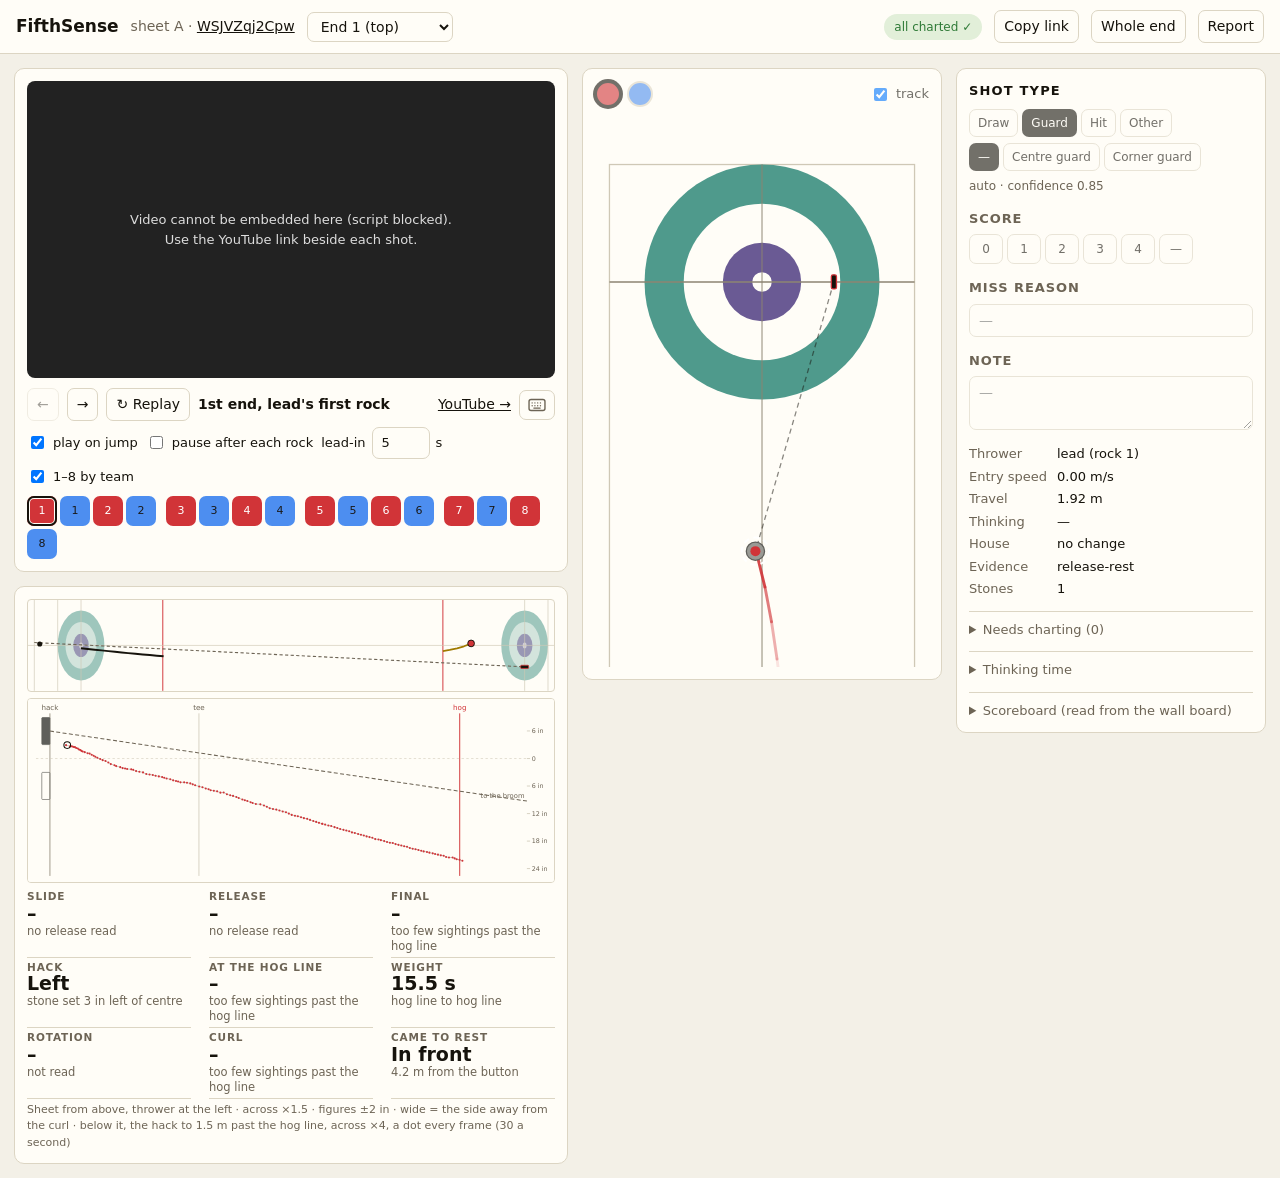
==== commit 6bfc5c8d: "The viewer of rochester-ny c56a456: rocks numbered by team, a shortcuts card The same six charts; on" ====
--- a/2026-10-21-sheet-a/index.html
+++ b/2026-10-21-sheet-a/index.html
@@ -2,7 +2,7 @@
 <meta charset="utf-8">
 <meta name="viewport" content="width=device-width, initial-scale=1, viewport-fit=cover">
 <title>Bauman v Calabrese, Sheet A, Oct 21 · FifthSense</title>
-<meta name="generator" content="curling_stats rochester-ny 703ea6b, run rcc-a-1021-v1">
+<meta name="generator" content="curling_stats rochester-ny c56a456, run rcc-a-1021-v2">
 <link rel="stylesheet" href="../viewer/style.css">
 <style>body[data-mode="view"] #houseCard > .muted { display: none; }</style>
 
--- a/viewer/style.css
+++ b/viewer/style.css
@@ -174,17 +174,47 @@
 .video { position:relative; width:100%; aspect-ratio:16/9; background:#000;
          border-radius:8px; overflow:hidden; }
 .video iframe, .video > div { width:100%; height:100%; border:0; }
+/* The page's own <video>, where `serve` hands it the game's file to play in
+   place of the YouTube player (runtime/player.mjs), and its controls: along
+   the bottom, and only while the pointer is moving over the picture (.on).
+   A jump or a pause draws nothing, which is the whole point of it. */
+.video video { display:block; width:100%; height:100%; object-fit:contain;
+               background:#000; cursor:pointer; }
+.video > div.vbar { position:absolute; left:0; right:0; bottom:0; height:auto;
+                    display:flex; align-items:center; gap:10px;
+                    padding:22px 12px 8px; color:#fff; font-size:12px;
+                    font-variant-numeric:tabular-nums;
+                    background:linear-gradient(transparent, rgba(0,0,0,.72));
+                    opacity:0; pointer-events:none; transition:opacity .15s; }
+.video > div.vbar.on { opacity:1; pointer-events:auto; }
+.vbar button { all:unset; cursor:pointer; padding:2px 6px; font-size:15px;
+               line-height:1; color:#fff; }
+.vbar .vscrub { flex:1; min-width:0; margin:0; accent-color:#fff; cursor:pointer; }
+.vbar .vtime { white-space:nowrap; }
 .fallback { display:grid; place-items:center; height:100%; padding:20px;
             text-align:center; color:#ddd; background:#222; font-size:13px; }
 
 /* --- shot chips -------------------------------------------------------- */
 .shots { display:flex; flex-wrap:wrap; gap:4px; margin-top:10px; }
+/* A fours end's sixteen rocks, in fours: the two leads' rocks, the seconds',
+   the thirds', the skips'. The gap inside a four closes a little and the one
+   between fours opens, so the row reads lead / second / third / skip at a
+   glance (App.jsx gives the row .by-position when the end has sixteen). */
+.shots.by-position { gap:3px; }
+.shots.by-position .shot:nth-child(4n+1):not(:first-child) { margin-left:7px; }
 .shot { width:30px; height:30px; border-radius:7px; border:1px solid var(--line);
         display:grid; place-items:center; font-size:11px; cursor:pointer;
         background:var(--panel); font-variant-numeric:tabular-nums; position:relative; }
 .shot.red { background:var(--red); color:#fff; border-color:transparent; }
 .shot.yellow { background:var(--yellow); color:#1a1a1a; border-color:transparent; }
-.shot.sel { outline:3px solid var(--accent); outline-offset:1px; }
+/* The selected rock's ring lies wholly on its own chip: 2 px of outline
+   over the border and the first pixel inside it, so it never reaches into
+   the gap between chips, however narrow (1 px in some rows), and the 1 px
+   of panel the inset shadow leaves inside it keeps the ring off the chip's
+   colour. It ran 4 px out before, over a 2-4 px gap, and lay across the
+   neighbours (2026-11-20). */
+.shot.sel { outline:2px solid var(--accent); outline-offset:-2px;
+            box-shadow:inset 0 0 0 2px var(--panel); }
 .shot.unknown { border:2px dashed var(--warn); opacity:.75; }
 .shot.graded::after { content:""; position:absolute; right:2px; bottom:2px;
                       width:5px; height:5px; border-radius:50%; background:var(--ok); }
@@ -958,6 +988,8 @@
                      left: 0; right: 0; bottom: var(--sheet); height: var(--strip);
                      box-sizing: border-box; margin: 0; padding: 4px 8px; background: var(--bg); }
   #playCard .shots .shot { flex: 1 1 0; width: auto; min-width: 0; height: 32px; font-size: 12px; }
+  #playCard .shots.by-position { gap: 1px; }
+  #playCard .shots.by-position .shot:nth-child(4n+1):not(:first-child) { margin-left: 6px; }
   body[data-sheet="open"] #playCard .shots,
   body[data-house="edit"] #playCard .shots,
   body[data-mode="view"] #playCard .shots,
@@ -1409,7 +1441,9 @@
    `wide` branches); each layout's block below then lays them out. */
 #figCard { grid-area: figs; }
 #lineCard { grid-area: line; }
-#playGear { display: inline-grid; place-items: center; padding: 6px 8px; color: var(--muted); }
+#playGear, #keysBtn { display: inline-grid; place-items: center; padding: 6px 8px; color: var(--muted); }
+/* No keyboard to speak of: a phone, or a touch screen with no hover. */
+@media (max-width: 640px), (hover: none) { #keysBtn { display: none; } }
 #playPrefs { position: absolute; right: 0; top: 100%; margin-top: 6px; z-index: 6;
              background: var(--panel); border: 1px solid var(--line); border-radius: 8px;
              padding: 8px 12px; box-shadow: 0 8px 24px rgb(0 0 0 / .18); }
@@ -1497,9 +1531,10 @@
   #video { width: min(100%, calc((100vh - var(--video-k)) * 16 / 9)); min-width: 640px; margin-inline: auto; }
 
   /* The control row: the arrows round the chips, then replay and mark
-     charted; the YouTube link and the playback gear together at the right.
-     One line from about 1760 px; below that it wraps rather than run past
-     the card, the link and the gear moving down together. */
+     charted; the YouTube link, the shortcuts and the playback gear together
+     at the right, the gear last (#playPrefs hangs from the right edge).
+     It wraps rather than run past the card, the three moving down
+     together. */
   #playCard .transport { gap: 6px; row-gap: 6px; }
   #playCard .transport .tp-rock { display: flex; align-items: center; gap: 6px; flex: none; }
   #playCard .transport .shots { margin: 0; flex-wrap: nowrap; }
@@ -1638,9 +1673,13 @@
      the left edge rather than spilling past it on both sides. */
   #transport { grid-area: tp; margin: 0; gap: 6px; flex-wrap: nowrap; justify-content: center; justify-content: safe center; }
   #transport .shots { margin: 0; gap: 2px; flex-wrap: nowrap; }
+  /* In fours here too, at no cost in width: the row is fitted to the screen
+     to the pixel, and fifteen gaps of 1px with three of 5px between the fours
+     come to the same 30px as fifteen of 2px. */
+  #transport .shots.by-position { gap: 1px; }
+  #transport .shots.by-position .shot:nth-child(4n+1):not(:first-child) { margin-left: 5px; }
   #shots .shot { width: clamp(36px, calc((100vw - 160px) / 16), 40px); height: 44px; font-size: 15px;
                  border-radius: 8px; flex: none; }
-  #shots .shot.sel { outline-offset: 2px; }
   #shots .shot.graded::after { width: 6px; height: 6px; right: 3px; bottom: 3px; }
   #replay { min-height: 44px; padding: 0 12px; white-space: nowrap; }
 
@@ -1802,7 +1841,7 @@
 body[data-mode="view"] dialog.sheet #note { pointer-events: auto; opacity: 1; }
 
 /* --- the large dialogs: delivery and thinking (spec 2026-10-15) ----------- */
-#deliveryDialog, #thinkingDialog, #endDialog { padding: 0; border: 1px solid var(--line); border-radius: 12px;
+#deliveryDialog, #thinkingDialog, #endDialog, #keysDialog { padding: 0; border: 1px solid var(--line); border-radius: 12px;
   background: var(--panel); color: var(--ink); box-sizing: border-box; max-height: calc(100vh - 48px);
   overflow: hidden; }
 /* The padding lives on the wrapper, not the <dialog>: a click on the dialog element itself is the
@@ -1811,7 +1850,22 @@
 #deliveryDialog { width: min(1560px, calc(100vw - 64px)); }
 #thinkingDialog { width: min(920px, calc(100vw - 64px)); }
 #endDialog { width: min(1560px, calc(100vw - 64px)); }
-#deliveryDialog::backdrop, #thinkingDialog::backdrop, #endDialog::backdrop { background: rgb(20 16 10 / .55); }
+/* The keyboard's shortcuts: a group to a column where there is room. */
+#keysDialog { width: min(820px, calc(100vw - 64px)); }
+#keysDialog .kd-groups { display: grid; grid-template-columns: repeat(auto-fit, minmax(240px, 1fr));
+                         gap: 6px 28px; }
+#keysDialog h3 { margin: 8px 0 6px; font-size: 13px; color: var(--muted); font-weight: 600;
+                 text-transform: uppercase; letter-spacing: .04em; }
+#keysDialog dl { display: block; margin: 0; }   /* the page's dl is a two-column grid */
+#keysDialog .kd-row { display: grid; grid-template-columns: 150px 1fr; gap: 10px; align-items: baseline;
+                      padding: 5px 0; border-top: 1px solid var(--line); font-size: 13px; }
+#keysDialog dt { white-space: nowrap; color: var(--muted); }
+#keysDialog dd { margin: 0; }
+#keysDialog kbd { display: inline-block; min-width: 1.4em; padding: 1px 6px; text-align: center;
+                  font: 600 12px/1.5 var(--mono, ui-monospace, monospace); color: var(--ink);
+                  background: var(--soft); border: 1px solid var(--line);
+                  border-bottom: 2px solid var(--muted); border-radius: 5px; }
+#deliveryDialog::backdrop, #thinkingDialog::backdrop, #endDialog::backdrop, #keysDialog::backdrop { background: rgb(20 16 10 / .55); }
 .dd-head { display: flex; align-items: center; gap: 12px; margin-bottom: 10px; }
 .dd-head h2 { margin: 0; font-size: 16px; }
 .dd-head .grow { flex: 1 1 auto; }
